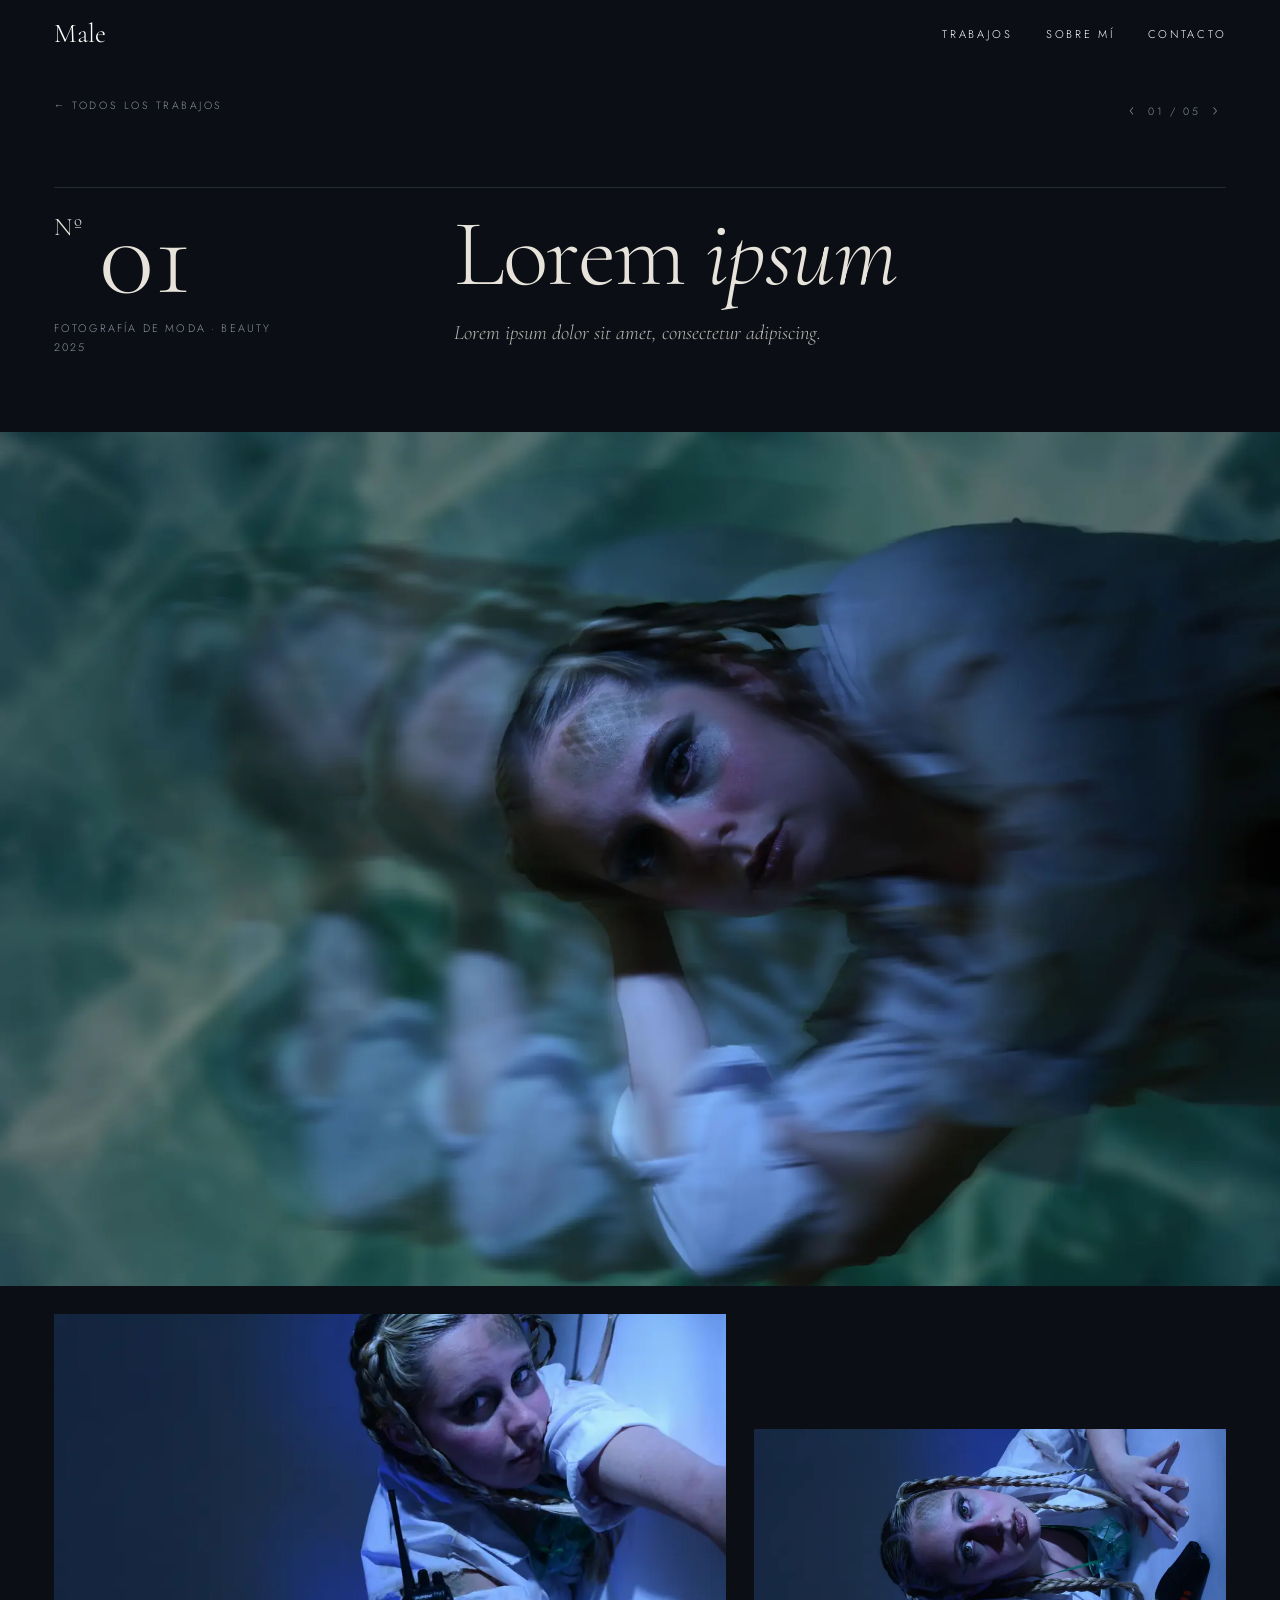
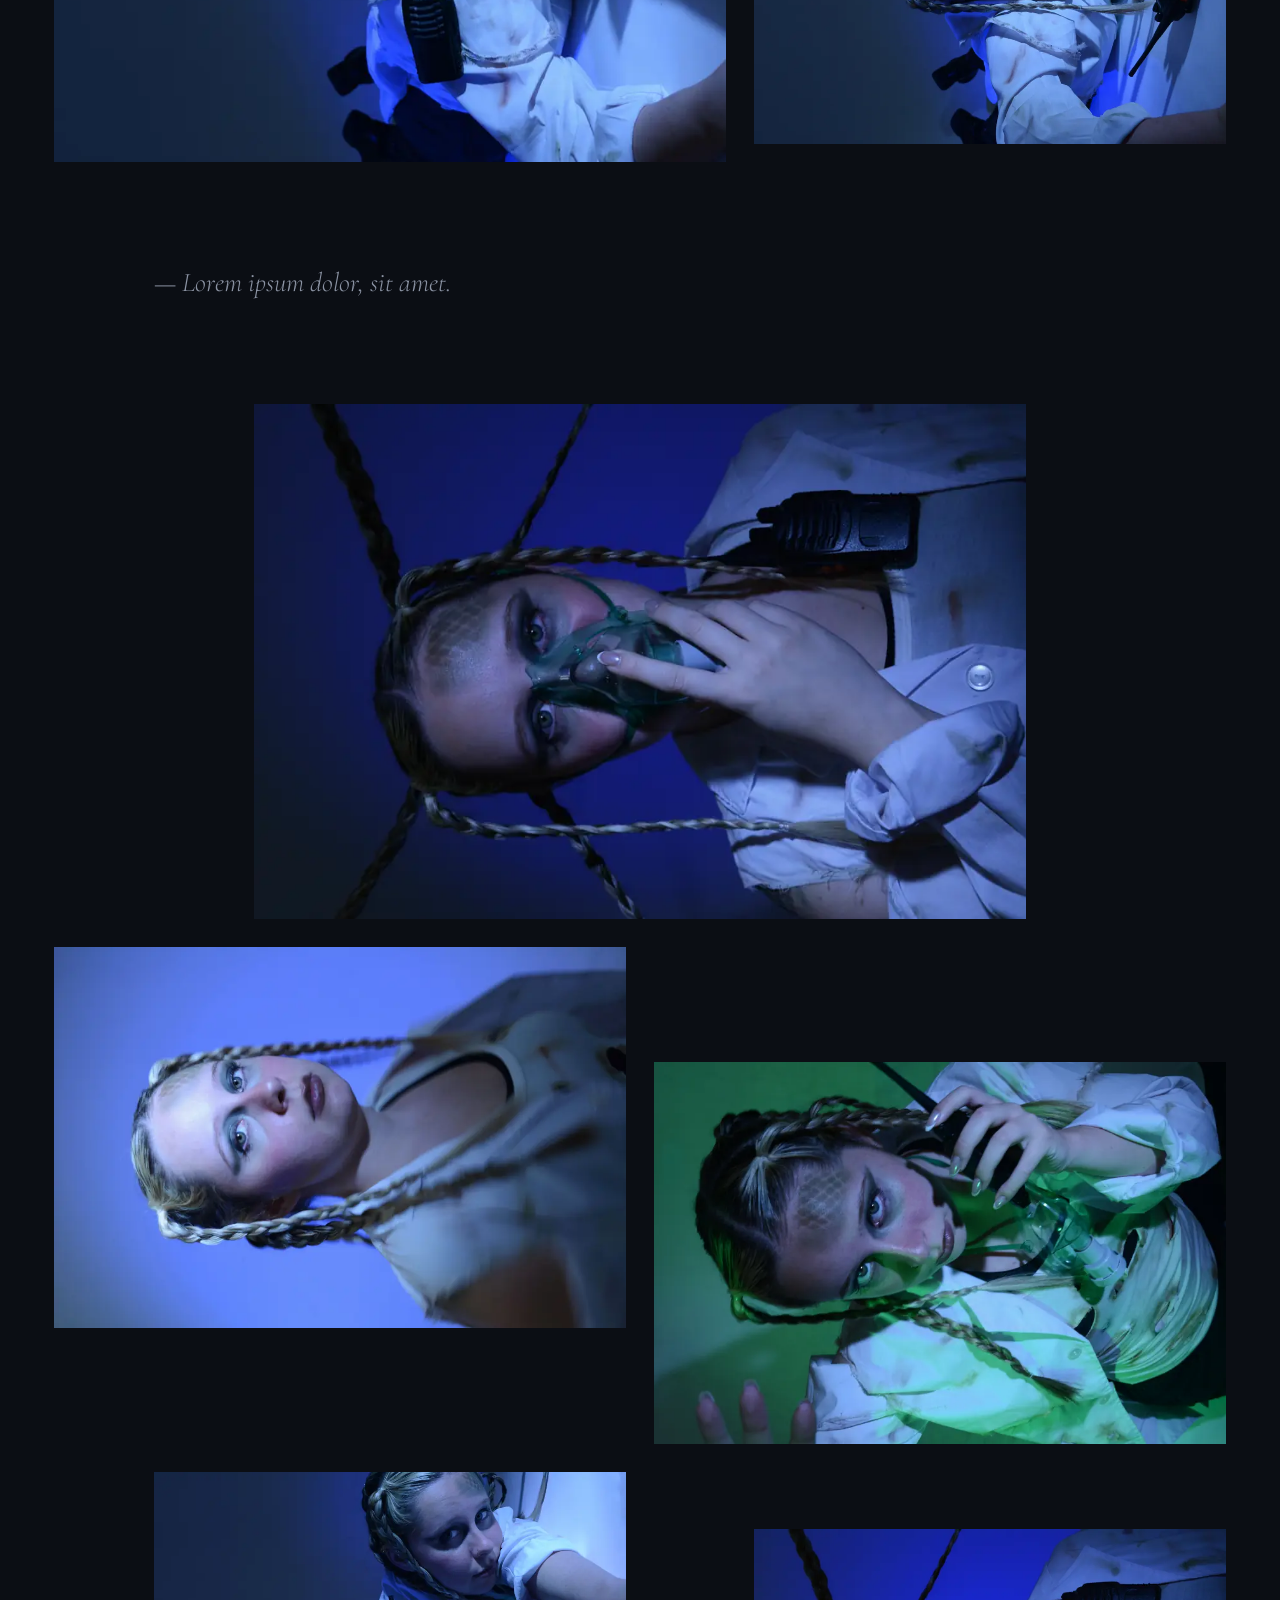
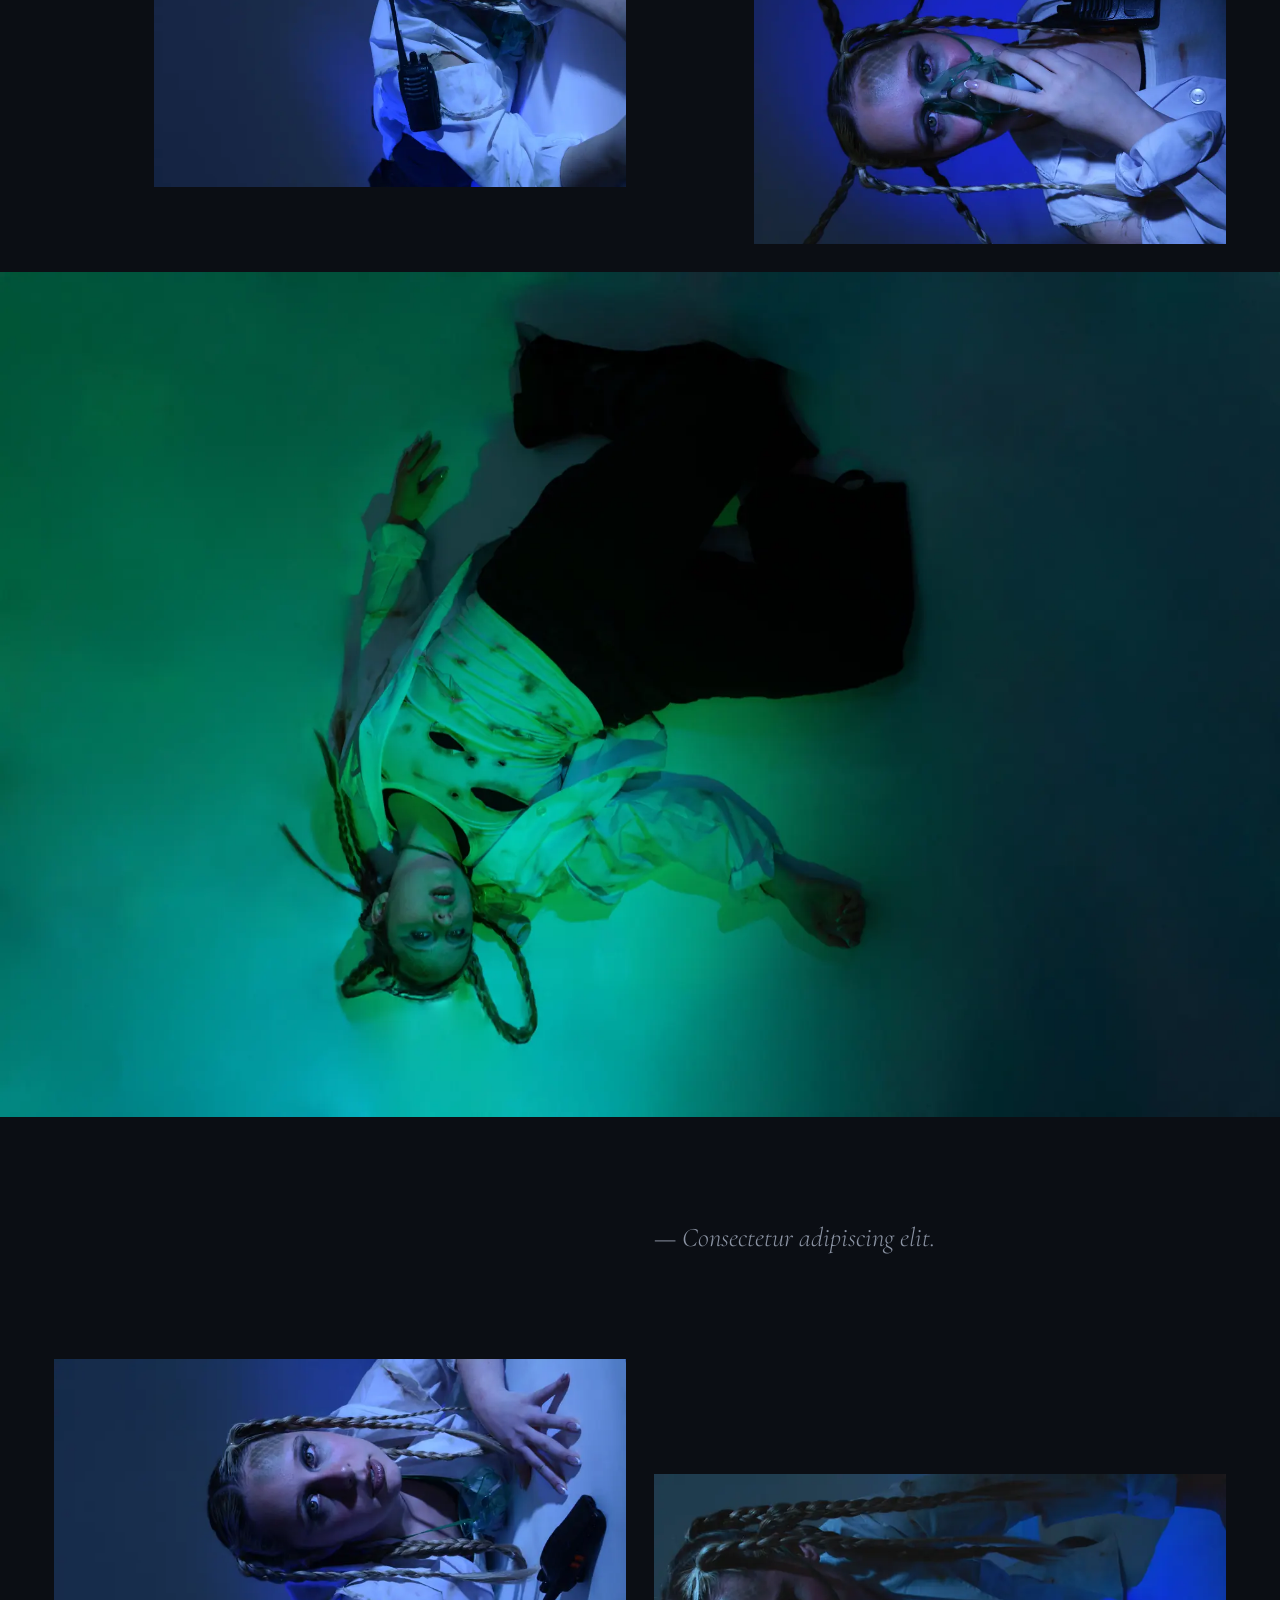
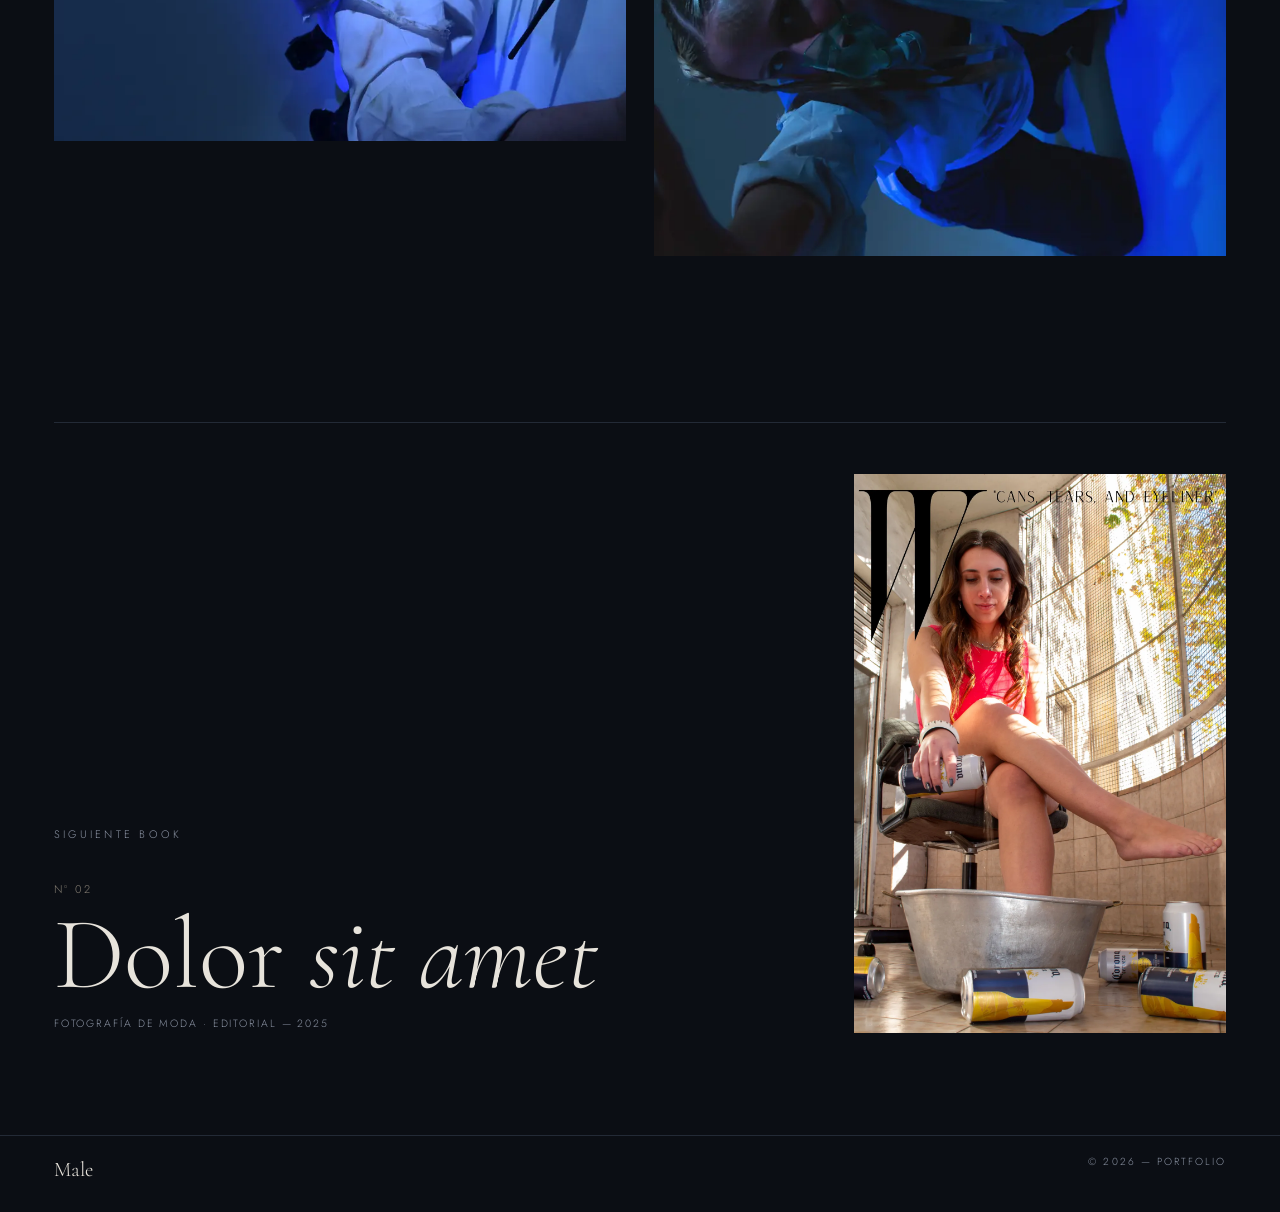
==== 01/index.html @ ee96d0fc "Portfolio en books: portada por trabajo + pagina por book" ====
<!DOCTYPE html>
<html lang="es">
<head>
<meta charset="UTF-8">
<meta name="viewport" content="width=device-width, initial-scale=1.0">
<title>Nº 01 Lorem ipsum — Male</title>
<meta name="description" content="Fotografía de moda · Beauty, 2025.">
<meta property="og:title" content="Nº 01 Lorem ipsum — Male">
<meta property="og:description" content="Fotografía de moda · Beauty, 2025.">
<meta property="og:image" content="../fotos/alien/01-portada-l.webp">
<meta name="theme-color" content="#f3f0ea">
<link rel="icon" href="data:image/svg+xml,%3Csvg xmlns='http://www.w3.org/2000/svg' viewBox='0 0 64 64'%3E%3Crect width='64' height='64' fill='%23151515'/%3E%3Ctext x='50%25' y='58%25' text-anchor='middle' dominant-baseline='middle' font-family='Georgia,serif' font-size='44' fill='%23f3f0ea'%3EM%3C/text%3E%3C/svg%3E">
<link rel="preconnect" href="https://fonts.googleapis.com">
<link rel="preconnect" href="https://fonts.gstatic.com" crossorigin>
<link href="https://fonts.googleapis.com/css2?family=Cormorant+Garamond:ital,wght@0,300;0,400;1,300;1,400&family=Jost:wght@300;400&display=swap" rel="stylesheet">
<link rel="stylesheet" href="../assets/style.css">
<script>document.documentElement.classList.add('js')</script>
</head>
<body class="book dark" data-work="Nº 01">
<div class="prog" aria-hidden="true"></div>
<nav aria-label="Principal">
  <a class="brand" href="../index.html">Male</a>
  <ul>
    <li><a href="../index.html#trabajos">Trabajos</a></li>
    <li><a href="../index.html#sobre-mi">Sobre mí</a></li>
    <li><a href="../index.html#contacto">Contacto</a></li>
  </ul>
  <button class="menu-btn" aria-expanded="false" aria-label="Abrir menú">Menú</button>
</nav>
<main class="bk">
  <div class="bk-bar rv">
    <a href="../index.html#trabajos">← Todos los trabajos</a>
    <span><a href="../05/index.html" aria-label="Book anterior">‹</a> 01 / 05 <a href="../02/index.html" aria-label="Book siguiente">›</a></span>
  </div>
  <header class="ch-head rv">
    <div class="ch-no"><span>Nº</span>01</div>
    <div class="ch-meta"><span>Fotografía de moda · Beauty</span><span>2025</span></div>
    <h1 class="ch-title">Lorem <em>ipsum</em></h1>
    <p class="ch-line">Lorem ipsum dolor sit amet, consectetur adipiscing.</p>
  </header>
  
  <figure class="f bleed rv" data-g="alien" data-k="01-portada" data-l="../fotos/alien/01-portada-l.webp"><img src="../fotos/alien/01-portada-s.webp" srcset="../fotos/alien/01-portada-s.webp 900w, ../fotos/alien/01-portada-l.webp 2000w" sizes="(max-width: 820px) 100vw, 100vw" width="2000" height="1333" loading="eager" fetchpriority="high" decoding="async" alt=""></figure>
  <div class="row"><figure class="f rv  land" style="grid-column:1 / span 7" data-g="alien" data-k="02" data-l="../fotos/alien/02-l.webp"><img src="../fotos/alien/02-s.webp" srcset="../fotos/alien/02-s.webp 900w, ../fotos/alien/02-l.webp 2000w" sizes="(max-width: 820px) 100vw, 58vw" width="2000" height="1333" loading="lazy" decoding="async" alt=""></figure><figure class="f rv drop land" style="grid-column:8 / span 5" data-g="alien" data-k="03" data-l="../fotos/alien/03-l.webp"><img src="../fotos/alien/03-s.webp" srcset="../fotos/alien/03-s.webp 900w, ../fotos/alien/03-l.webp 2000w" sizes="(max-width: 820px) 100vw, 42vw" width="2000" height="1333" loading="lazy" decoding="async" alt=""></figure></div>
  <div class="row"><p class="micro rv" style="grid-column:2 / span 5">— Lorem ipsum dolor, sit amet.</p></div>
  <div class="row"><figure class="f rv  land" style="grid-column:3 / span 8" data-g="alien" data-k="04" data-l="../fotos/alien/04-l.webp"><img src="../fotos/alien/04-s.webp" srcset="../fotos/alien/04-s.webp 900w, ../fotos/alien/04-l.webp 2000w" sizes="(max-width: 820px) 100vw, 67vw" width="2000" height="1333" loading="lazy" decoding="async" alt=""></figure></div>
  <div class="row"><figure class="f rv  land" style="grid-column:1 / span 6" data-g="alien" data-k="05" data-l="../fotos/alien/05-l.webp"><img src="../fotos/alien/05-s.webp" srcset="../fotos/alien/05-s.webp 900w, ../fotos/alien/05-l.webp 2000w" sizes="(max-width: 820px) 100vw, 50vw" width="2000" height="1333" loading="lazy" decoding="async" alt=""></figure><figure class="f rv drop land" style="grid-column:7 / span 6" data-g="alien" data-k="06" data-l="../fotos/alien/06-l.webp"><img src="../fotos/alien/06-s.webp" srcset="../fotos/alien/06-s.webp 900w, ../fotos/alien/06-l.webp 2000w" sizes="(max-width: 820px) 100vw, 50vw" width="2000" height="1333" loading="lazy" decoding="async" alt=""></figure></div>
  <div class="row"><figure class="f rv  land" style="grid-column:2 / span 5" data-g="alien" data-k="08" data-l="../fotos/alien/08-l.webp"><img src="../fotos/alien/08-s.webp" srcset="../fotos/alien/08-s.webp 900w, ../fotos/alien/08-l.webp 2000w" sizes="(max-width: 820px) 100vw, 42vw" width="2000" height="1333" loading="lazy" decoding="async" alt=""></figure><figure class="f rv drop-s land" style="grid-column:8 / span 5" data-g="alien" data-k="11" data-l="../fotos/alien/11-l.webp"><img src="../fotos/alien/11-s.webp" srcset="../fotos/alien/11-s.webp 900w, ../fotos/alien/11-l.webp 2000w" sizes="(max-width: 820px) 100vw, 42vw" width="2000" height="1333" loading="lazy" decoding="async" alt=""></figure></div>
  <figure class="f bleed rv" data-g="alien" data-k="07" data-l="../fotos/alien/07-l.webp"><img src="../fotos/alien/07-s.webp" srcset="../fotos/alien/07-s.webp 900w, ../fotos/alien/07-l.webp 2000w" sizes="(max-width: 820px) 100vw, 100vw" width="2000" height="1320" loading="lazy" decoding="async" alt=""></figure>
  <div class="row"><p class="micro rv" style="grid-column:7 / span 5">— Consectetur adipiscing elit.</p></div>
  <div class="row"><figure class="f rv  land" style="grid-column:1 / span 6" data-g="alien" data-k="09" data-l="../fotos/alien/09-l.webp"><img src="../fotos/alien/09-s.webp" srcset="../fotos/alien/09-s.webp 900w, ../fotos/alien/09-l.webp 2000w" sizes="(max-width: 820px) 100vw, 50vw" width="2000" height="1333" loading="lazy" decoding="async" alt=""></figure><figure class="f rv drop land" style="grid-column:7 / span 6" data-g="alien" data-k="10" data-l="../fotos/alien/10-l.webp"><img src="../fotos/alien/10-s.webp" srcset="../fotos/alien/10-s.webp 900w, ../fotos/alien/10-l.webp 2000w" sizes="(max-width: 820px) 100vw, 50vw" width="2000" height="1333" loading="lazy" decoding="async" alt=""></figure></div>
  <a class="next rv" href="../02/index.html">
    <div class="nx-txt"><span class="kicker">Siguiente book</span><span class="nx-no">Nº 02</span>
      <span class="nx-t">Dolor <em>sit amet</em></span><span class="wk-m">Fotografía de moda · Editorial — 2025</span></div>
    <div class="nx-img"><img src="../fotos/latas/01-portada-s.webp" srcset="../fotos/latas/01-portada-s.webp 600w, ../fotos/latas/01-portada-l.webp 1333w" sizes="(max-width: 820px) 100vw, 50vw" width="1333" height="2000" loading="lazy" decoding="async" alt=""></div>
  </a>
</main>
<footer class="mini"><a href="../index.html">Male</a><span>© 2026 — Portfolio</span></footer>
<div class="lb" role="dialog" aria-modal="true" aria-hidden="true" aria-label="Visor de imágenes">
  <div class="lb-bar"><span class="lb-title"></span><span class="lb-count"></span><button class="lb-close">Cerrar ✕</button></div>
  <div class="lb-stage"><img alt=""><button class="lb-nav lb-prev" aria-label="Anterior">←</button><button class="lb-nav lb-next" aria-label="Siguiente">→</button></div>
</div>
<div class="cur" aria-hidden="true">Ver</div>
<script src="../assets/site.js" defer></script>
</body>
</html>
---- assets/style.css ----
/* Male — Portfolio */
:root{
  --paper:#f3f0ea;--paper2:#e9e4da;--ink:#151515;--muted:#857e73;--line:#d8d1c4;
  --night:#0b0e14;--night-ink:#e7e3db;--night-muted:#8b93a3;--night-line:#232a36;
  --serif:'Cormorant Garamond',Georgia,'Times New Roman',serif;
  --sans:'Jost','Helvetica Neue',Helvetica,Arial,sans-serif;
  --pad:clamp(20px,4.2vw,72px);--gut:clamp(14px,2.2vw,36px);
  --ease:cubic-bezier(.2,.7,.2,1);
}
*{margin:0;padding:0;box-sizing:border-box}
html{scroll-behavior:smooth;-webkit-text-size-adjust:100%}
body{background:var(--paper);color:var(--ink);font-family:var(--sans);font-weight:300;line-height:1.55;-webkit-font-smoothing:antialiased;overflow-x:hidden;animation:pg .8s var(--ease) both}
@keyframes pg{from{opacity:0}}
body.dark{background:var(--night);color:var(--night-ink)}
body.paper{background:var(--paper2)}
img{display:block;width:100%;height:auto}
a{color:inherit;text-decoration:none}
button{font:inherit;color:inherit;background:none;border:0;cursor:pointer}
::selection{background:var(--ink);color:var(--paper)}
:focus-visible{outline:1px solid currentColor;outline-offset:4px}

/* progreso + nav */
.prog{position:fixed;top:0;left:0;height:2px;width:100%;background:#fff;transform-origin:0 50%;transform:scaleX(0);z-index:120;mix-blend-mode:difference}
nav{position:fixed;inset:0 0 auto 0;z-index:110;display:flex;justify-content:space-between;align-items:center;padding:20px var(--pad);color:#fff;mix-blend-mode:difference}
nav .brand{font-family:var(--serif);font-size:1.7rem;line-height:1}
nav ul{display:flex;gap:clamp(18px,2.6vw,40px);list-style:none}
nav ul a{font-size:.7rem;letter-spacing:.24em;text-transform:uppercase}
nav a:hover{opacity:.55}
.menu-btn{display:none;font-size:.7rem;letter-spacing:.24em;text-transform:uppercase}
.kicker{display:block;font-size:.68rem;letter-spacing:.3em;text-transform:uppercase;color:var(--muted);margin-bottom:28px}

/* ---------- HOME ---------- */
.hero{min-height:78svh;padding:calc(76px + 2vh) var(--pad) clamp(30px,5vw,70px);display:grid;grid-template-columns:repeat(12,minmax(0,1fr));column-gap:var(--gut);align-content:space-between;row-gap:5vh}
.hero-top{grid-column:1/-1;display:flex;justify-content:space-between;gap:20px;font-size:.68rem;letter-spacing:.26em;text-transform:uppercase;color:var(--muted);border-top:1px solid var(--line);padding-top:14px}
.mast{grid-column:1 / span 8;font-family:var(--serif);font-weight:300;font-size:clamp(6.5rem,24vw,26rem);line-height:.78;letter-spacing:-.045em;margin-left:-.04em;white-space:nowrap}
.hero-side{grid-column:9 / span 4;align-self:end;display:flex;flex-direction:column;gap:18px;padding-bottom:1.6vw}
.hero-side p{font-family:var(--serif);font-size:clamp(1.25rem,1.9vw,1.75rem);line-height:1.2;font-style:italic}
.hero-side a{font-size:.68rem;letter-spacing:.26em;text-transform:uppercase;border-bottom:1px solid var(--ink);align-self:flex-start;padding-bottom:3px}

.works{padding:clamp(30px,5vw,70px) var(--pad) clamp(90px,12vw,190px);border-top:1px solid var(--line);margin:0 var(--pad);padding-left:0;padding-right:0}
.wk-grid{display:grid;grid-template-columns:repeat(12,minmax(0,1fr));column-gap:var(--gut);row-gap:clamp(50px,7vw,120px);align-items:start}
.wk{display:flex;flex-direction:column;gap:16px;cursor:pointer}
.wk-img{overflow:hidden;background:rgba(127,127,127,.08)}
.wk-img img{transition:transform 1.6s var(--ease),filter .8s}
.wk:hover .wk-img img{transform:scale(1.045)}
.wk-cap{display:grid;grid-template-columns:auto 1fr auto;column-gap:16px;align-items:baseline;border-top:1px solid var(--line);padding-top:12px}
.wk-no{font-size:.68rem;letter-spacing:.2em;color:var(--muted)}
.wk-t{font-family:var(--serif);font-size:clamp(1.6rem,2.8vw,2.6rem);line-height:1;font-weight:300}
.wk-t em,.ch-title em,.nx-t em,.about h2 em,.contact h2 em{font-style:italic}
.wk-m{grid-column:2;font-size:.66rem;letter-spacing:.18em;text-transform:uppercase;color:var(--muted);margin-top:6px}
.wk-go{grid-column:3;grid-row:1;font-size:.64rem;letter-spacing:.22em;text-transform:uppercase;opacity:0;transform:translateX(-8px);transition:opacity .4s,transform .4s var(--ease)}
.wk:hover .wk-go{opacity:1;transform:none}
.wk-doc{container-type:inline-size;aspect-ratio:4/5;background:var(--paper2);border:1px solid var(--line);padding:clamp(18px,2.4vw,34px);display:flex;flex-direction:column;justify-content:space-between;font-size:.64rem;letter-spacing:.22em;text-transform:uppercase;transition:transform .8s var(--ease)}
.wk-doc b{font-family:var(--serif);font-weight:300;text-transform:none;letter-spacing:-.03em;font-size:clamp(2.4rem,4.6vw,5rem);font-size:17cqi;line-height:.85;white-space:nowrap}
.wk-doc b i{font-style:italic;opacity:.45}
.wk-doc.inv{background:var(--ink);color:var(--paper);border-color:var(--ink)}
.wk:hover .wk-doc{transform:translateY(-6px)}
.drop{margin-top:clamp(40px,9vw,170px)}.drop-s{margin-top:clamp(24px,4.5vw,80px)}.end{align-self:end}

/* ---------- BOOK ---------- */
.bk{padding:calc(80px + 2vh) var(--pad) 0}
.bk-bar{display:flex;justify-content:space-between;gap:20px;font-size:.66rem;letter-spacing:.24em;text-transform:uppercase;color:var(--muted);margin-bottom:clamp(30px,5vw,70px)}
.dark .bk-bar{color:var(--night-muted)}
.bk-bar a:hover{color:currentColor;opacity:.6}
.bk-bar span a{padding:0 6px;font-size:1rem}
.ch-head{display:grid;grid-template-columns:repeat(12,minmax(0,1fr));column-gap:var(--gut);row-gap:18px;border-top:1px solid var(--line);padding-top:22px;margin-bottom:clamp(40px,6vw,96px)}
.dark .ch-head{border-color:var(--night-line)}
.ch-no{grid-column:1 / span 3;font-family:var(--serif);font-size:clamp(4rem,9vw,8.5rem);line-height:.8;font-weight:300;display:flex;gap:.12em}
.ch-no span{font-size:.22em;line-height:1;padding-top:.2em;letter-spacing:.1em}
.ch-meta{grid-column:1 / span 3;grid-row:2;display:flex;flex-direction:column;gap:2px;font-size:.68rem;letter-spacing:.2em;text-transform:uppercase;color:var(--muted)}
.dark .ch-meta,.dark .micro,.dark .look,.dark .kicker,.dark .wk-m{color:var(--night-muted)}
.ch-title{grid-column:5 / span 8;grid-row:1;font-family:var(--serif);font-weight:300;font-size:clamp(2.8rem,7.4vw,7.4rem);line-height:.92;letter-spacing:-.015em}
.ch-line{grid-column:5 / span 5;grid-row:2;font-family:var(--serif);font-style:italic;font-size:clamp(1.1rem,1.6vw,1.45rem);line-height:1.3;opacity:.8}

.row{display:grid;grid-template-columns:repeat(12,minmax(0,1fr));column-gap:var(--gut);row-gap:var(--gut);margin-top:var(--gut);align-items:start}
.f{position:relative;overflow:hidden;cursor:zoom-in;background:rgba(127,127,127,.08)}
.f img{transition:transform 1.4s var(--ease)}
.f:hover img{transform:scale(1.035)}
.bleed{margin:var(--gut) calc(var(--pad) * -1) 0}
.micro{font-family:var(--serif);font-style:italic;font-size:clamp(1.25rem,2.1vw,1.9rem);line-height:1.2;color:var(--muted);padding:clamp(30px,6vw,90px) 0}
.look{font-size:.66rem;letter-spacing:.3em;text-transform:uppercase;color:var(--muted);border-top:1px solid var(--line);padding-top:12px;margin-top:clamp(40px,7vw,110px)}

/* hoja de contactos */
.cs{margin-top:clamp(70px,10vw,150px);background:#1a1a1a;color:#d9d4ca;padding:clamp(16px,2.4vw,32px)}
.cs-head{display:flex;justify-content:space-between;font-size:.66rem;letter-spacing:.3em;text-transform:uppercase;margin-bottom:18px;color:#9c968b}
.cs-grid{display:grid;grid-template-columns:repeat(auto-fill,minmax(112px,1fr));gap:12px 8px}
.cs-i{display:flex;flex-direction:column;gap:5px;cursor:zoom-in}
.cs-i img{aspect-ratio:2/3;object-fit:cover;opacity:.82;transition:opacity .3s,transform .3s}
.cs-i:hover img{opacity:1;transform:translateY(-2px)}
.cs-i span{font-size:.6rem;letter-spacing:.18em;color:#8d877c;font-variant-numeric:tabular-nums;text-align:left}
.cs-i span::before{content:'NPH '}

/* escritos */
.txt{display:grid;grid-template-columns:repeat(12,minmax(0,1fr));column-gap:var(--gut);row-gap:clamp(30px,5vw,70px);padding-bottom:clamp(40px,6vw,90px)}
.txt-big{grid-column:1/-1;font-family:var(--serif);font-weight:300;font-size:clamp(5rem,19vw,19rem);line-height:.8;letter-spacing:-.04em}
.txt-big i{font-style:italic;opacity:.4}
.txt-body{grid-column:5 / span 6}
.txt-body p{font-family:var(--serif);font-size:clamp(1.25rem,1.9vw,1.7rem);line-height:1.35;margin-bottom:1em}
.txt .facts{grid-column:5 / span 6;margin-top:0}

/* siguiente book */
.next{display:grid;grid-template-columns:repeat(12,minmax(0,1fr));column-gap:var(--gut);align-items:end;margin-top:clamp(90px,13vw,200px);padding:clamp(28px,4vw,56px) 0 clamp(60px,8vw,120px);border-top:1px solid var(--line)}
.dark .next{border-color:var(--night-line)}
.nx-txt{grid-column:1 / span 6;display:flex;flex-direction:column;gap:10px}
.nx-no{font-size:.7rem;letter-spacing:.22em;color:var(--muted)}
.nx-t{font-family:var(--serif);font-weight:300;font-size:clamp(3rem,8vw,8rem);line-height:.9;transition:transform .6s var(--ease)}
.next:hover .nx-t{transform:translateX(14px)}
.nx-img,.nx-doc{grid-column:9 / span 4;overflow:hidden}
.nx-img img{transition:transform 1.4s var(--ease)}
.next:hover .nx-img img{transform:scale(1.05)}
.nx-doc{aspect-ratio:4/5}
.mini{display:flex;justify-content:space-between;padding:18px var(--pad) 26px;font-size:.64rem;letter-spacing:.2em;text-transform:uppercase;color:var(--muted);border-top:1px solid var(--line)}
.dark .mini{border-color:var(--night-line);color:var(--night-muted)}
.mini a{font-family:var(--serif);font-size:1.3rem;letter-spacing:0;text-transform:none;color:var(--ink)}
.dark .mini a{color:var(--night-ink)}

/* sobre mí */
.about{padding:clamp(80px,12vw,180px) var(--pad);display:grid;grid-template-columns:repeat(12,minmax(0,1fr));column-gap:var(--gut);row-gap:40px;align-items:end;border-top:1px solid var(--line)}
.about .f{grid-column:1 / span 4}
.about-txt{grid-column:6 / span 6}
.about h2{font-family:var(--serif);font-weight:300;font-size:clamp(2.4rem,5.6vw,5.4rem);line-height:.95;margin-bottom:28px}
.about p{font-size:1.02rem;max-width:46ch;color:#3b3833;margin-bottom:14px}
.facts{margin-top:36px;border-top:1px solid var(--line);display:grid;grid-template-columns:110px 1fr;font-size:.82rem}
.facts dt,.facts dd{padding:12px 0;border-bottom:1px solid var(--line)}
.facts dt{font-size:.64rem;letter-spacing:.22em;text-transform:uppercase;color:var(--muted);padding-top:15px}

/* contacto */
.contact{padding:clamp(80px,12vw,180px) var(--pad) 40px;background:var(--ink);color:var(--paper);text-align:center}
.contact .kicker{color:#8f897e}
.contact h2{font-family:var(--serif);font-weight:300;font-size:clamp(3rem,10vw,9.5rem);line-height:.9;letter-spacing:-.02em}
.contact .mail{display:inline-block;margin-top:40px;font-family:var(--serif);font-style:italic;font-size:clamp(1.4rem,3vw,2.4rem);border-bottom:1px solid #555;padding-bottom:4px;transition:border-color .3s}
.contact .mail:hover{border-color:var(--paper)}
.socials{display:flex;justify-content:center;gap:34px;list-style:none;margin-top:44px}
.socials a{font-size:.68rem;letter-spacing:.24em;text-transform:uppercase;color:#a29c90}
.socials a:hover{color:var(--paper)}
.foot{margin-top:clamp(80px,12vw,180px);display:flex;justify-content:space-between;align-items:end;gap:20px;border-top:1px solid #2c2c2c;padding-top:18px;font-size:.64rem;letter-spacing:.2em;text-transform:uppercase;color:#7d776d;text-align:left}
.foot b{font-family:var(--serif);font-weight:300;font-size:clamp(4rem,14vw,13rem);line-height:.75;letter-spacing:-.04em;color:var(--paper);text-transform:none}

/* lightbox */
.lb{position:fixed;inset:0;z-index:200;background:rgba(10,10,10,.97);color:#e9e5dd;display:grid;grid-template-rows:auto 1fr;opacity:0;visibility:hidden;transition:opacity .35s,visibility .35s}
.lb.on{opacity:1;visibility:visible}
.lb-bar{display:flex;justify-content:space-between;align-items:center;padding:16px var(--pad);font-size:.66rem;letter-spacing:.24em;text-transform:uppercase;color:#9a9489}
.lb-stage{position:relative;display:flex;align-items:center;justify-content:center;min-height:0;padding:0 clamp(8px,5vw,90px) 24px}
.lb-stage img{max-width:100%;max-height:calc(100svh - 90px);width:auto;height:auto;object-fit:contain;transition:opacity .25s}
.lb-nav{position:absolute;top:0;bottom:0;width:30%;display:flex;align-items:center;font-size:1.8rem;font-family:var(--serif);padding:0 2vw;color:#bdb7ac}
.lb-prev{left:0;justify-content:flex-start;cursor:w-resize}.lb-next{right:0;justify-content:flex-end;cursor:e-resize}
.lb-close{font-size:.66rem;letter-spacing:.24em;text-transform:uppercase;color:#d8d3ca}

/* cursor "Ver" */
.cur{position:fixed;left:0;top:0;width:74px;height:74px;margin:-37px 0 0 -37px;border-radius:50%;background:var(--paper);color:var(--ink);display:grid;place-items:center;font-size:.6rem;letter-spacing:.24em;text-transform:uppercase;pointer-events:none;z-index:150;transform:scale(0);transition:transform .3s var(--ease)}
.cur.on{transform:scale(1)}

/* reveal */
.js .rv{opacity:0;transform:translateY(34px);transition:opacity 1s var(--ease),transform 1.1s var(--ease)}
.js .rv.in{opacity:1;transform:none}
@media (prefers-reduced-motion:reduce){html{scroll-behavior:auto}body{animation:none}.js .rv{opacity:1;transform:none;transition:none}.f img,.wk-img img{transition:none}}

/* responsive */
@media (max-width:1000px){
  .hero-side{grid-column:1/-1;padding-bottom:0}.mast{grid-column:1/-1}
}
@media (max-width:820px){
  nav{padding:16px 20px}
  nav ul{display:none;position:fixed;top:54px;right:20px;flex-direction:column;gap:14px;text-align:right}
  nav ul.open{display:flex}
  .menu-btn{display:block}
  .hero{min-height:auto;row-gap:28px}
  .hero-top span:nth-child(2){display:none}
  .works{margin:0 20px}
  .wk-grid{grid-template-columns:1fr;row-gap:60px}
  .wk{grid-column:1 !important;margin-top:0 !important}
  .wk-go{opacity:1;transform:none}
  .ch-head{grid-template-columns:1fr}
  .ch-no,.ch-meta,.ch-title,.ch-line{grid-column:1 !important;grid-row:auto !important}
  .ch-meta{flex-direction:row;gap:14px}
  .row{grid-template-columns:repeat(2,minmax(0,1fr));gap:12px}
  .row>.f{grid-column:auto / span 1 !important;margin-top:0}
  .row>figure:only-of-type,.row>figure:nth-of-type(3):last-of-type,.row>.f.land{grid-column:1 / -1 !important}
  .row>.f.drop,.row>.f.drop-s{margin-top:10vw}
  .row>.f.land.drop,.row>.f.land.drop-s{margin-top:0}
  .row>.micro,.row>.look{grid-column:1 / -1 !important}
  .bleed{margin-left:-20px;margin-right:-20px}
  .txt-body,.txt .facts{grid-column:1/-1}
  .next{grid-template-columns:1fr;row-gap:24px}
  .nx-txt,.nx-img,.nx-doc{grid-column:1}
  .nx-img,.nx-doc{max-width:320px}
  .about .f,.about-txt{grid-column:1/-1}.about .f{max-width:420px}
  .cs-grid{grid-template-columns:repeat(4,minmax(0,1fr));gap:10px 6px}
  .foot{flex-direction:column;align-items:flex-start}
  .cur{display:none}
}
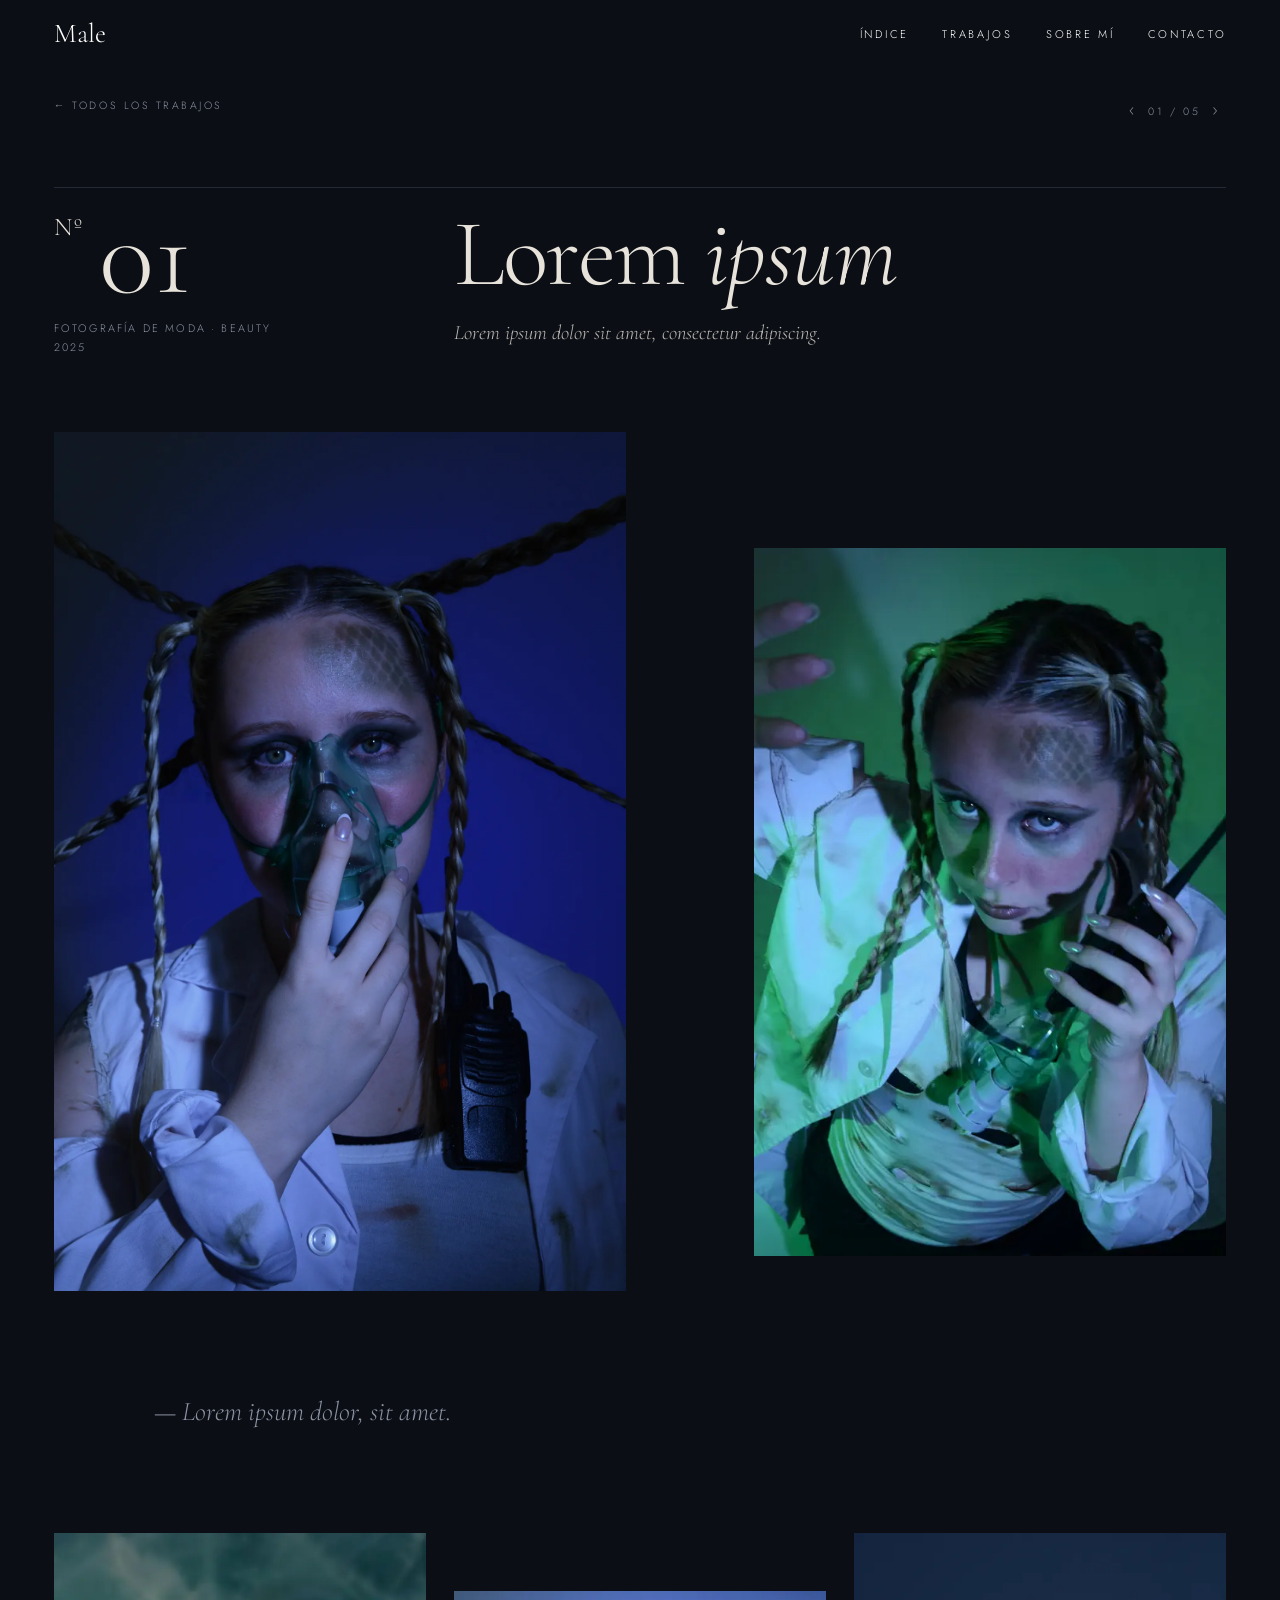
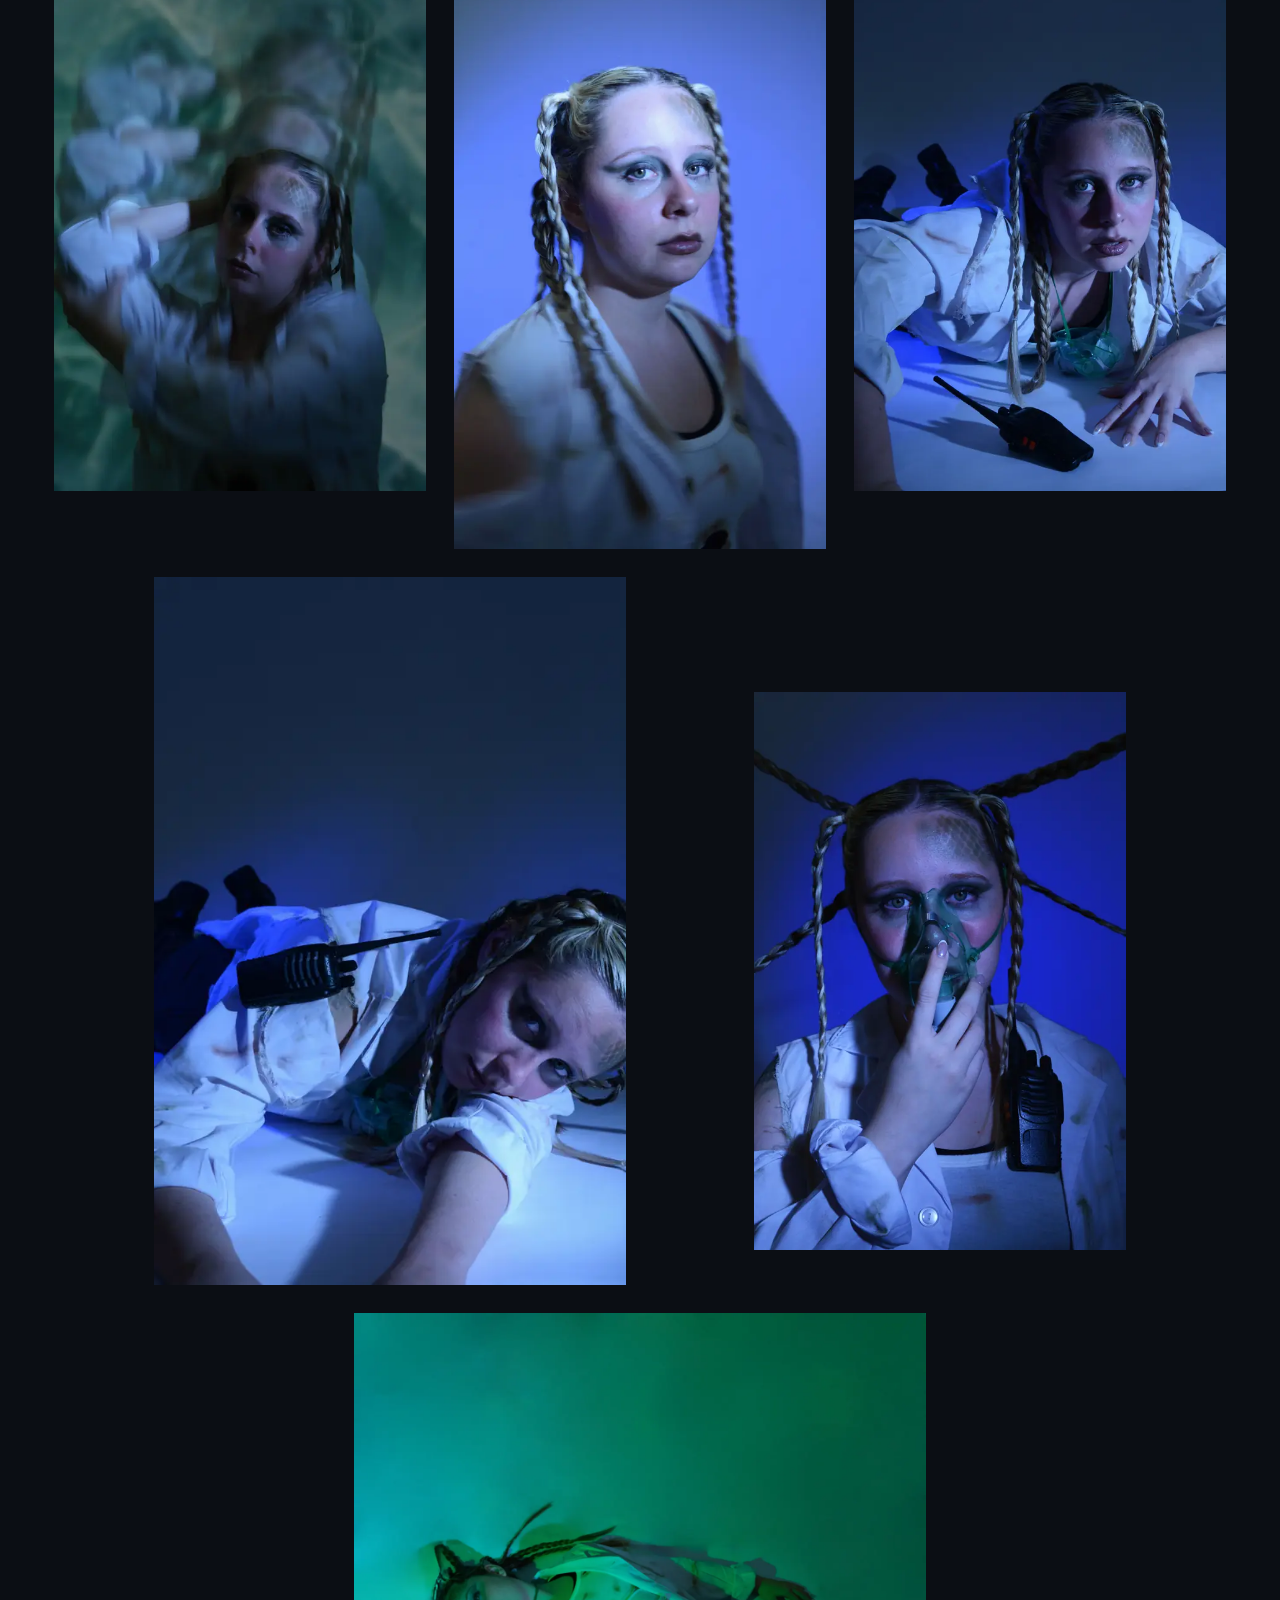
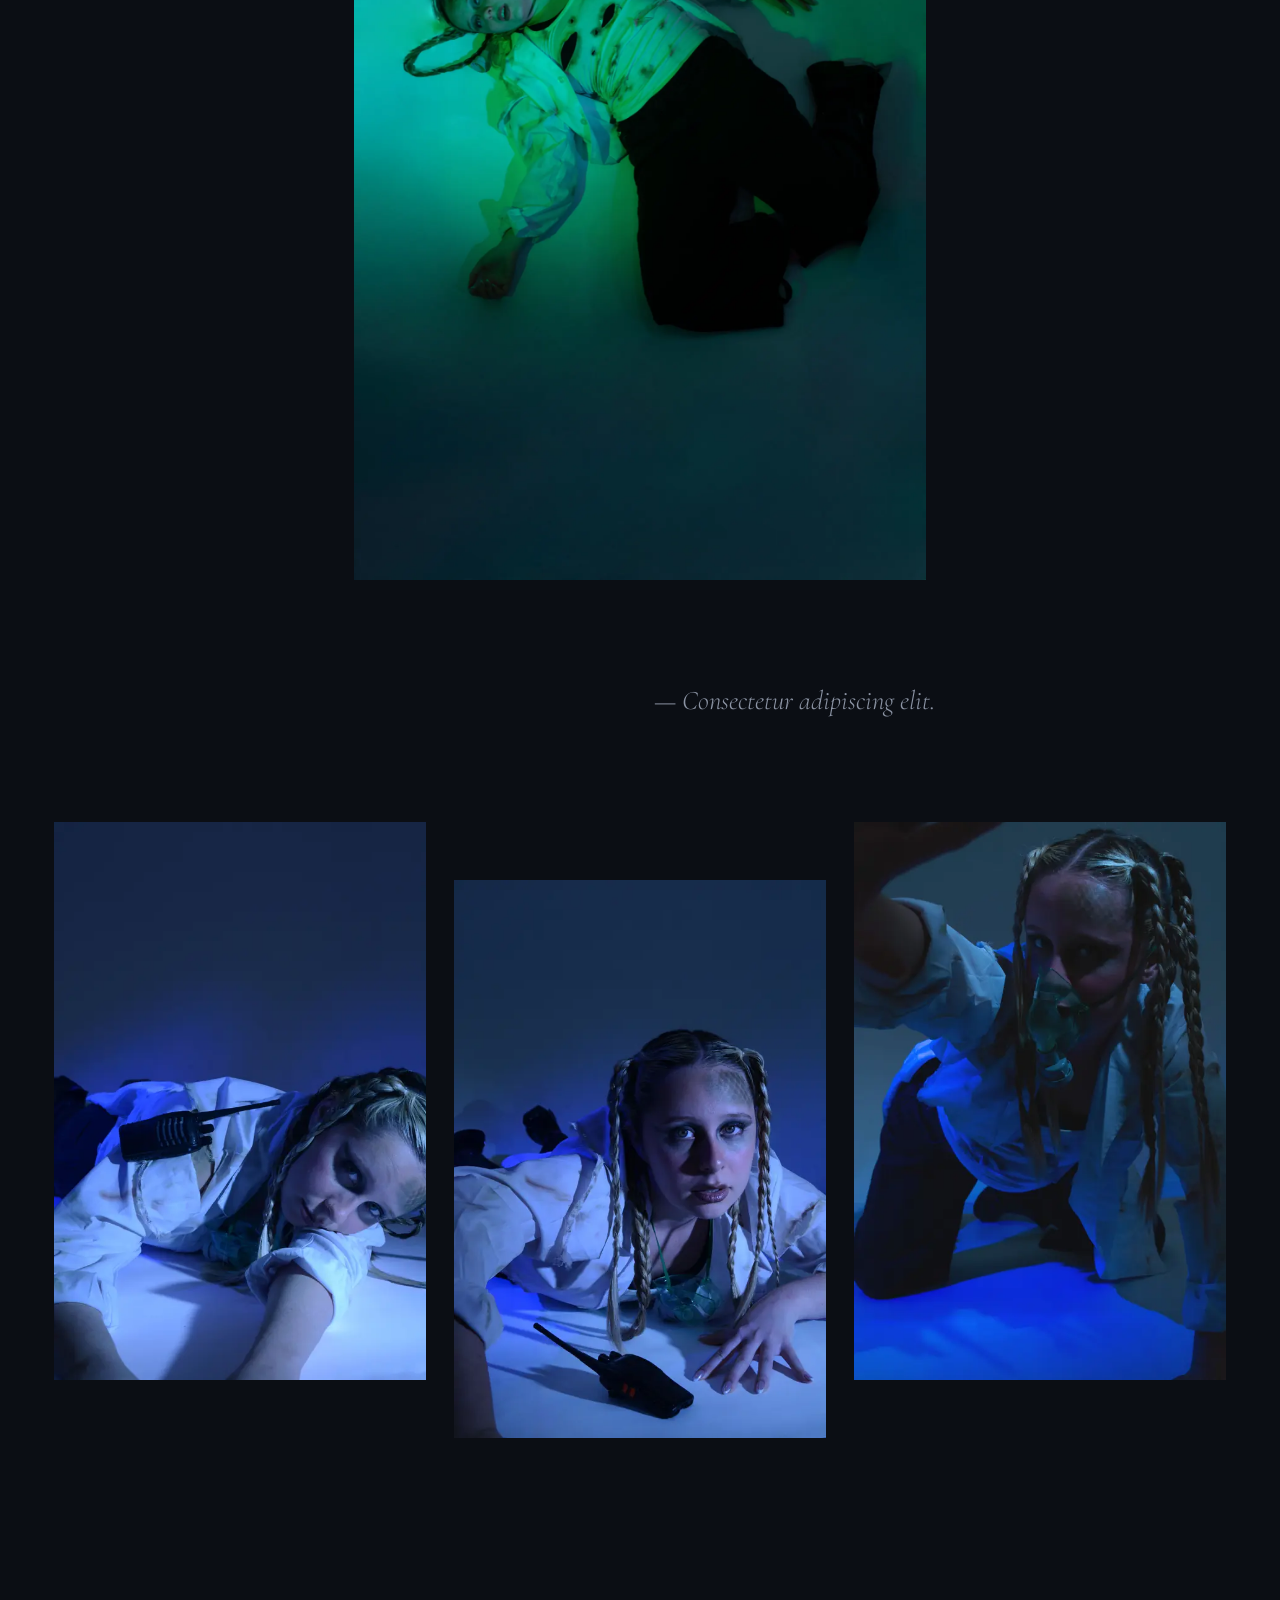
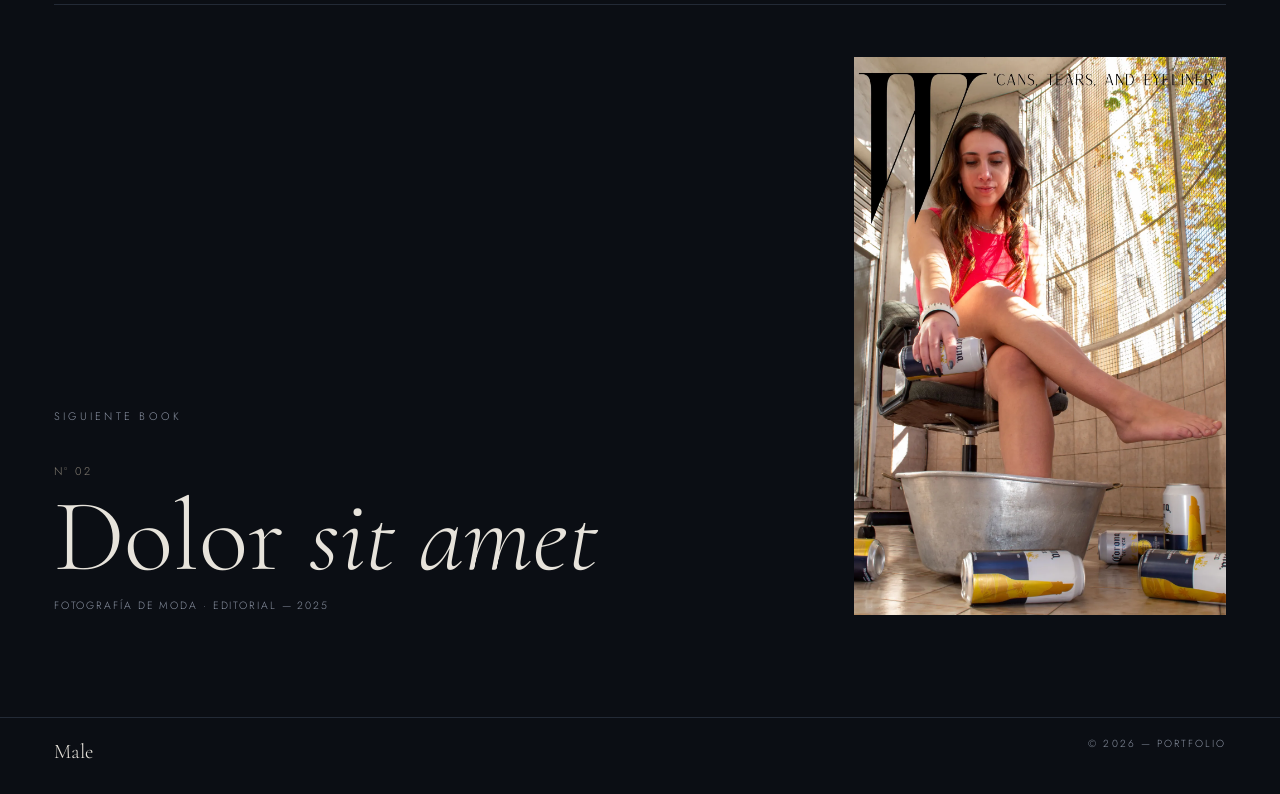
==== commit 248fc639: "Fotos verticales, mascara de portada, indice y textos de escritos" ====
--- a/01/index.html
+++ b/01/index.html
@@ -7,7 +7,7 @@
 <meta name="description" content="Fotografía de moda · Beauty, 2025.">
 <meta property="og:title" content="Nº 01 Lorem ipsum — Male">
 <meta property="og:description" content="Fotografía de moda · Beauty, 2025.">
-<meta property="og:image" content="../fotos/alien/01-portada-l.webp">
+<meta property="og:image" content="../fotos/alien/04-l.webp">
 <meta name="theme-color" content="#f3f0ea">
 <link rel="icon" href="data:image/svg+xml,%3Csvg xmlns='http://www.w3.org/2000/svg' viewBox='0 0 64 64'%3E%3Crect width='64' height='64' fill='%23151515'/%3E%3Ctext x='50%25' y='58%25' text-anchor='middle' dominant-baseline='middle' font-family='Georgia,serif' font-size='44' fill='%23f3f0ea'%3EM%3C/text%3E%3C/svg%3E">
 <link rel="preconnect" href="https://fonts.googleapis.com">
@@ -21,6 +21,7 @@
 <nav aria-label="Principal">
   <a class="brand" href="../index.html">Male</a>
   <ul>
+    <li><a href="../index.html#indice">Índice</a></li>
     <li><a href="../index.html#trabajos">Trabajos</a></li>
     <li><a href="../index.html#sobre-mi">Sobre mí</a></li>
     <li><a href="../index.html#contacto">Contacto</a></li>
@@ -39,15 +40,13 @@
     <p class="ch-line">Lorem ipsum dolor sit amet, consectetur adipiscing.</p>
   </header>
   
-  <figure class="f bleed rv" data-g="alien" data-k="01-portada" data-l="../fotos/alien/01-portada-l.webp"><img src="../fotos/alien/01-portada-s.webp" srcset="../fotos/alien/01-portada-s.webp 900w, ../fotos/alien/01-portada-l.webp 2000w" sizes="(max-width: 820px) 100vw, 100vw" width="2000" height="1333" loading="eager" fetchpriority="high" decoding="async" alt=""></figure>
-  <div class="row"><figure class="f rv  land" style="grid-column:1 / span 7" data-g="alien" data-k="02" data-l="../fotos/alien/02-l.webp"><img src="../fotos/alien/02-s.webp" srcset="../fotos/alien/02-s.webp 900w, ../fotos/alien/02-l.webp 2000w" sizes="(max-width: 820px) 100vw, 58vw" width="2000" height="1333" loading="lazy" decoding="async" alt=""></figure><figure class="f rv drop land" style="grid-column:8 / span 5" data-g="alien" data-k="03" data-l="../fotos/alien/03-l.webp"><img src="../fotos/alien/03-s.webp" srcset="../fotos/alien/03-s.webp 900w, ../fotos/alien/03-l.webp 2000w" sizes="(max-width: 820px) 100vw, 42vw" width="2000" height="1333" loading="lazy" decoding="async" alt=""></figure></div>
+  <div class="row"><figure class="f rv " style="grid-column:1 / span 6" data-g="alien" data-k="04" data-l="../fotos/alien/04-l.webp"><img src="../fotos/alien/04-s.webp" srcset="../fotos/alien/04-s.webp 600w, ../fotos/alien/04-l.webp 1333w" sizes="(max-width: 820px) 100vw, 50vw" width="1333" height="2000" loading="eager" fetchpriority="high" decoding="async" alt=""></figure><figure class="f rv drop" style="grid-column:8 / span 5" data-g="alien" data-k="06" data-l="../fotos/alien/06-l.webp"><img src="../fotos/alien/06-s.webp" srcset="../fotos/alien/06-s.webp 600w, ../fotos/alien/06-l.webp 1333w" sizes="(max-width: 820px) 100vw, 42vw" width="1333" height="2000" loading="lazy" decoding="async" alt=""></figure></div>
   <div class="row"><p class="micro rv" style="grid-column:2 / span 5">— Lorem ipsum dolor, sit amet.</p></div>
-  <div class="row"><figure class="f rv  land" style="grid-column:3 / span 8" data-g="alien" data-k="04" data-l="../fotos/alien/04-l.webp"><img src="../fotos/alien/04-s.webp" srcset="../fotos/alien/04-s.webp 900w, ../fotos/alien/04-l.webp 2000w" sizes="(max-width: 820px) 100vw, 67vw" width="2000" height="1333" loading="lazy" decoding="async" alt=""></figure></div>
-  <div class="row"><figure class="f rv  land" style="grid-column:1 / span 6" data-g="alien" data-k="05" data-l="../fotos/alien/05-l.webp"><img src="../fotos/alien/05-s.webp" srcset="../fotos/alien/05-s.webp 900w, ../fotos/alien/05-l.webp 2000w" sizes="(max-width: 820px) 100vw, 50vw" width="2000" height="1333" loading="lazy" decoding="async" alt=""></figure><figure class="f rv drop land" style="grid-column:7 / span 6" data-g="alien" data-k="06" data-l="../fotos/alien/06-l.webp"><img src="../fotos/alien/06-s.webp" srcset="../fotos/alien/06-s.webp 900w, ../fotos/alien/06-l.webp 2000w" sizes="(max-width: 820px) 100vw, 50vw" width="2000" height="1333" loading="lazy" decoding="async" alt=""></figure></div>
-  <div class="row"><figure class="f rv  land" style="grid-column:2 / span 5" data-g="alien" data-k="08" data-l="../fotos/alien/08-l.webp"><img src="../fotos/alien/08-s.webp" srcset="../fotos/alien/08-s.webp 900w, ../fotos/alien/08-l.webp 2000w" sizes="(max-width: 820px) 100vw, 42vw" width="2000" height="1333" loading="lazy" decoding="async" alt=""></figure><figure class="f rv drop-s land" style="grid-column:8 / span 5" data-g="alien" data-k="11" data-l="../fotos/alien/11-l.webp"><img src="../fotos/alien/11-s.webp" srcset="../fotos/alien/11-s.webp 900w, ../fotos/alien/11-l.webp 2000w" sizes="(max-width: 820px) 100vw, 42vw" width="2000" height="1333" loading="lazy" decoding="async" alt=""></figure></div>
-  <figure class="f bleed rv" data-g="alien" data-k="07" data-l="../fotos/alien/07-l.webp"><img src="../fotos/alien/07-s.webp" srcset="../fotos/alien/07-s.webp 900w, ../fotos/alien/07-l.webp 2000w" sizes="(max-width: 820px) 100vw, 100vw" width="2000" height="1320" loading="lazy" decoding="async" alt=""></figure>
+  <div class="row"><figure class="f rv " style="grid-column:1 / span 4" data-g="alien" data-k="01-portada" data-l="../fotos/alien/01-portada-l.webp"><img src="../fotos/alien/01-portada-s.webp" srcset="../fotos/alien/01-portada-s.webp 600w, ../fotos/alien/01-portada-l.webp 1333w" sizes="(max-width: 820px) 100vw, 33vw" width="1333" height="2000" loading="lazy" decoding="async" alt=""></figure><figure class="f rv drop-s" style="grid-column:5 / span 4" data-g="alien" data-k="05" data-l="../fotos/alien/05-l.webp"><img src="../fotos/alien/05-s.webp" srcset="../fotos/alien/05-s.webp 600w, ../fotos/alien/05-l.webp 1333w" sizes="(max-width: 820px) 100vw, 33vw" width="1333" height="2000" loading="lazy" decoding="async" alt=""></figure><figure class="f rv " style="grid-column:9 / span 4" data-g="alien" data-k="03" data-l="../fotos/alien/03-l.webp"><img src="../fotos/alien/03-s.webp" srcset="../fotos/alien/03-s.webp 600w, ../fotos/alien/03-l.webp 1333w" sizes="(max-width: 820px) 100vw, 33vw" width="1333" height="2000" loading="lazy" decoding="async" alt=""></figure></div>
+  <div class="row"><figure class="f rv " style="grid-column:2 / span 5" data-g="alien" data-k="02" data-l="../fotos/alien/02-l.webp"><img src="../fotos/alien/02-s.webp" srcset="../fotos/alien/02-s.webp 600w, ../fotos/alien/02-l.webp 1333w" sizes="(max-width: 820px) 100vw, 42vw" width="1333" height="2000" loading="lazy" decoding="async" alt=""></figure><figure class="f rv drop" style="grid-column:8 / span 4" data-g="alien" data-k="11" data-l="../fotos/alien/11-l.webp"><img src="../fotos/alien/11-s.webp" srcset="../fotos/alien/11-s.webp 600w, ../fotos/alien/11-l.webp 1333w" sizes="(max-width: 820px) 100vw, 33vw" width="1333" height="2000" loading="lazy" decoding="async" alt=""></figure></div>
+  <div class="row"><figure class="f rv " style="grid-column:4 / span 6" data-g="alien" data-k="07" data-l="../fotos/alien/07-l.webp"><img src="../fotos/alien/07-s.webp" srcset="../fotos/alien/07-s.webp 594w, ../fotos/alien/07-l.webp 1320w" sizes="(max-width: 820px) 100vw, 50vw" width="1320" height="2000" loading="lazy" decoding="async" alt=""></figure></div>
   <div class="row"><p class="micro rv" style="grid-column:7 / span 5">— Consectetur adipiscing elit.</p></div>
-  <div class="row"><figure class="f rv  land" style="grid-column:1 / span 6" data-g="alien" data-k="09" data-l="../fotos/alien/09-l.webp"><img src="../fotos/alien/09-s.webp" srcset="../fotos/alien/09-s.webp 900w, ../fotos/alien/09-l.webp 2000w" sizes="(max-width: 820px) 100vw, 50vw" width="2000" height="1333" loading="lazy" decoding="async" alt=""></figure><figure class="f rv drop land" style="grid-column:7 / span 6" data-g="alien" data-k="10" data-l="../fotos/alien/10-l.webp"><img src="../fotos/alien/10-s.webp" srcset="../fotos/alien/10-s.webp 900w, ../fotos/alien/10-l.webp 2000w" sizes="(max-width: 820px) 100vw, 50vw" width="2000" height="1333" loading="lazy" decoding="async" alt=""></figure></div>
+  <div class="row"><figure class="f rv " style="grid-column:1 / span 4" data-g="alien" data-k="08" data-l="../fotos/alien/08-l.webp"><img src="../fotos/alien/08-s.webp" srcset="../fotos/alien/08-s.webp 600w, ../fotos/alien/08-l.webp 1333w" sizes="(max-width: 820px) 100vw, 33vw" width="1333" height="2000" loading="lazy" decoding="async" alt=""></figure><figure class="f rv drop-s" style="grid-column:5 / span 4" data-g="alien" data-k="09" data-l="../fotos/alien/09-l.webp"><img src="../fotos/alien/09-s.webp" srcset="../fotos/alien/09-s.webp 600w, ../fotos/alien/09-l.webp 1333w" sizes="(max-width: 820px) 100vw, 33vw" width="1333" height="2000" loading="lazy" decoding="async" alt=""></figure><figure class="f rv " style="grid-column:9 / span 4" data-g="alien" data-k="10" data-l="../fotos/alien/10-l.webp"><img src="../fotos/alien/10-s.webp" srcset="../fotos/alien/10-s.webp 600w, ../fotos/alien/10-l.webp 1333w" sizes="(max-width: 820px) 100vw, 33vw" width="1333" height="2000" loading="lazy" decoding="async" alt=""></figure></div>
   <a class="next rv" href="../02/index.html">
     <div class="nx-txt"><span class="kicker">Siguiente book</span><span class="nx-no">Nº 02</span>
       <span class="nx-t">Dolor <em>sit amet</em></span><span class="wk-m">Fotografía de moda · Editorial — 2025</span></div>
--- a/assets/style.css
+++ b/assets/style.css
@@ -57,6 +57,20 @@
 .wk:hover .wk-doc{transform:translateY(-6px)}
 .drop{margin-top:clamp(40px,9vw,170px)}.drop-s{margin-top:clamp(24px,4.5vw,80px)}.end{align-self:end}
 
+/* índice */
+.index{padding:clamp(50px,7vw,110px) var(--pad) clamp(60px,8vw,120px)}
+.index ol{list-style:none;border-top:1px solid var(--line)}
+.index li a{display:grid;grid-template-columns:70px 1fr 300px 70px;align-items:baseline;gap:20px;padding:22px 0;border-bottom:1px solid var(--line);transition:padding .5s var(--ease),color .3s}
+.ix-no,.ix-y{font-size:.75rem;letter-spacing:.18em;color:var(--muted);font-variant-numeric:tabular-nums}
+.ix-y{text-align:right}
+.ix-t{font-family:var(--serif);font-size:clamp(2rem,5.2vw,4.6rem);line-height:1;font-weight:300}
+.ix-t em{font-style:italic}
+.ix-c{font-size:.72rem;letter-spacing:.16em;text-transform:uppercase;color:var(--muted)}
+.index li a:hover{padding-left:18px}
+.index ol:hover li a{color:#b9b2a6}.index ol li a:hover{color:var(--ink)}
+.ix-prev{position:fixed;left:0;top:0;width:clamp(170px,15vw,240px);pointer-events:none;z-index:90;opacity:0;transform:translate(-50%,-50%) scale(.92);transition:opacity .35s,transform .35s var(--ease)}
+.ix-prev.on{opacity:1;transform:translate(-50%,-50%) scale(1)}
+
 /* ---------- BOOK ---------- */
 .bk{padding:calc(80px + 2vh) var(--pad) 0}
 .bk-bar{display:flex;justify-content:space-between;gap:20px;font-size:.66rem;letter-spacing:.24em;text-transform:uppercase;color:var(--muted);margin-bottom:clamp(30px,5vw,70px)}
@@ -95,7 +109,8 @@
 .txt-big{grid-column:1/-1;font-family:var(--serif);font-weight:300;font-size:clamp(5rem,19vw,19rem);line-height:.8;letter-spacing:-.04em}
 .txt-big i{font-style:italic;opacity:.4}
 .txt-body{grid-column:5 / span 6}
-.txt-body p{font-family:var(--serif);font-size:clamp(1.25rem,1.9vw,1.7rem);line-height:1.35;margin-bottom:1em}
+.txt-body p{font-family:var(--serif);font-size:clamp(1.2rem,1.8vw,1.6rem);line-height:1.38;margin-bottom:1em}
+.txt-body p+p{text-indent:2em}
 .txt .facts{grid-column:5 / span 6;margin-top:0}
 
 /* siguiente book */
@@ -157,6 +172,7 @@
 
 /* responsive */
 @media (max-width:1000px){
+  .index li a{grid-template-columns:44px 1fr 60px}.ix-c{display:none}
   .hero-side{grid-column:1/-1;padding-bottom:0}.mast{grid-column:1/-1}
 }
 @media (max-width:820px){
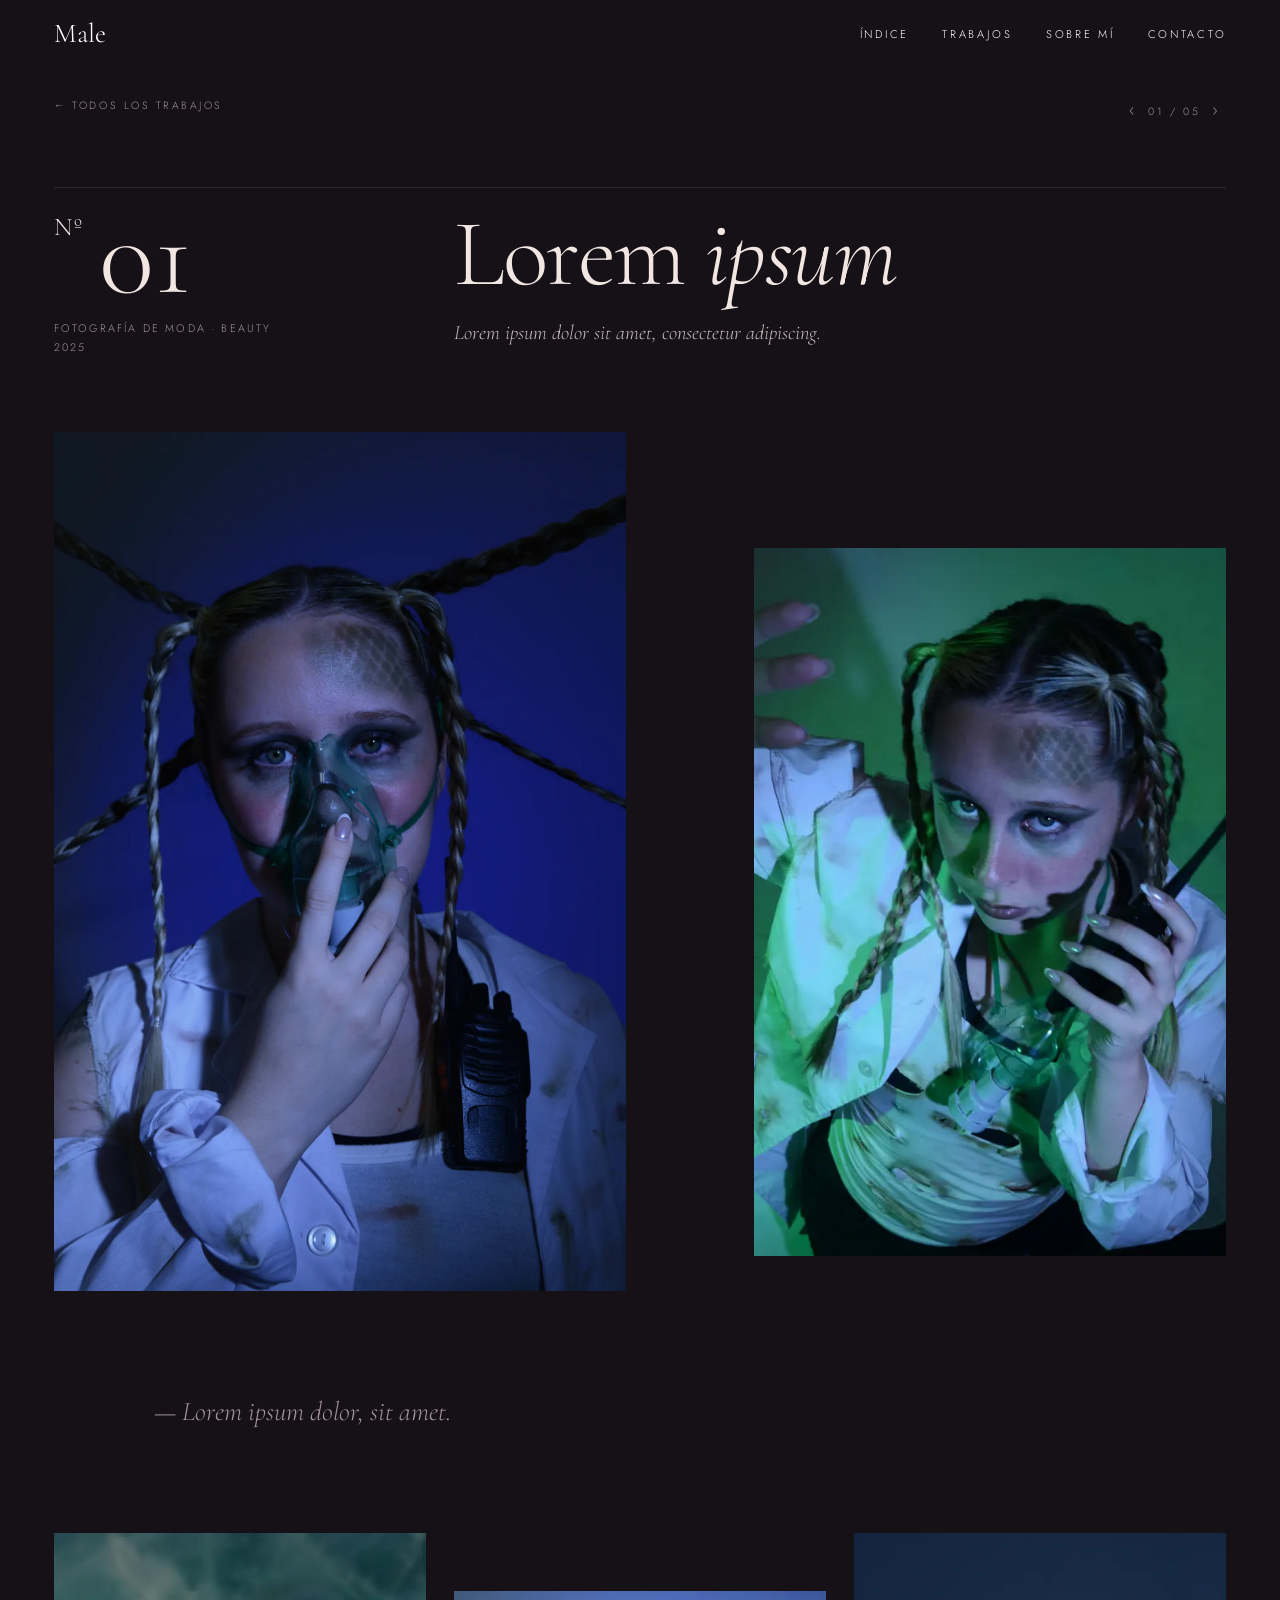
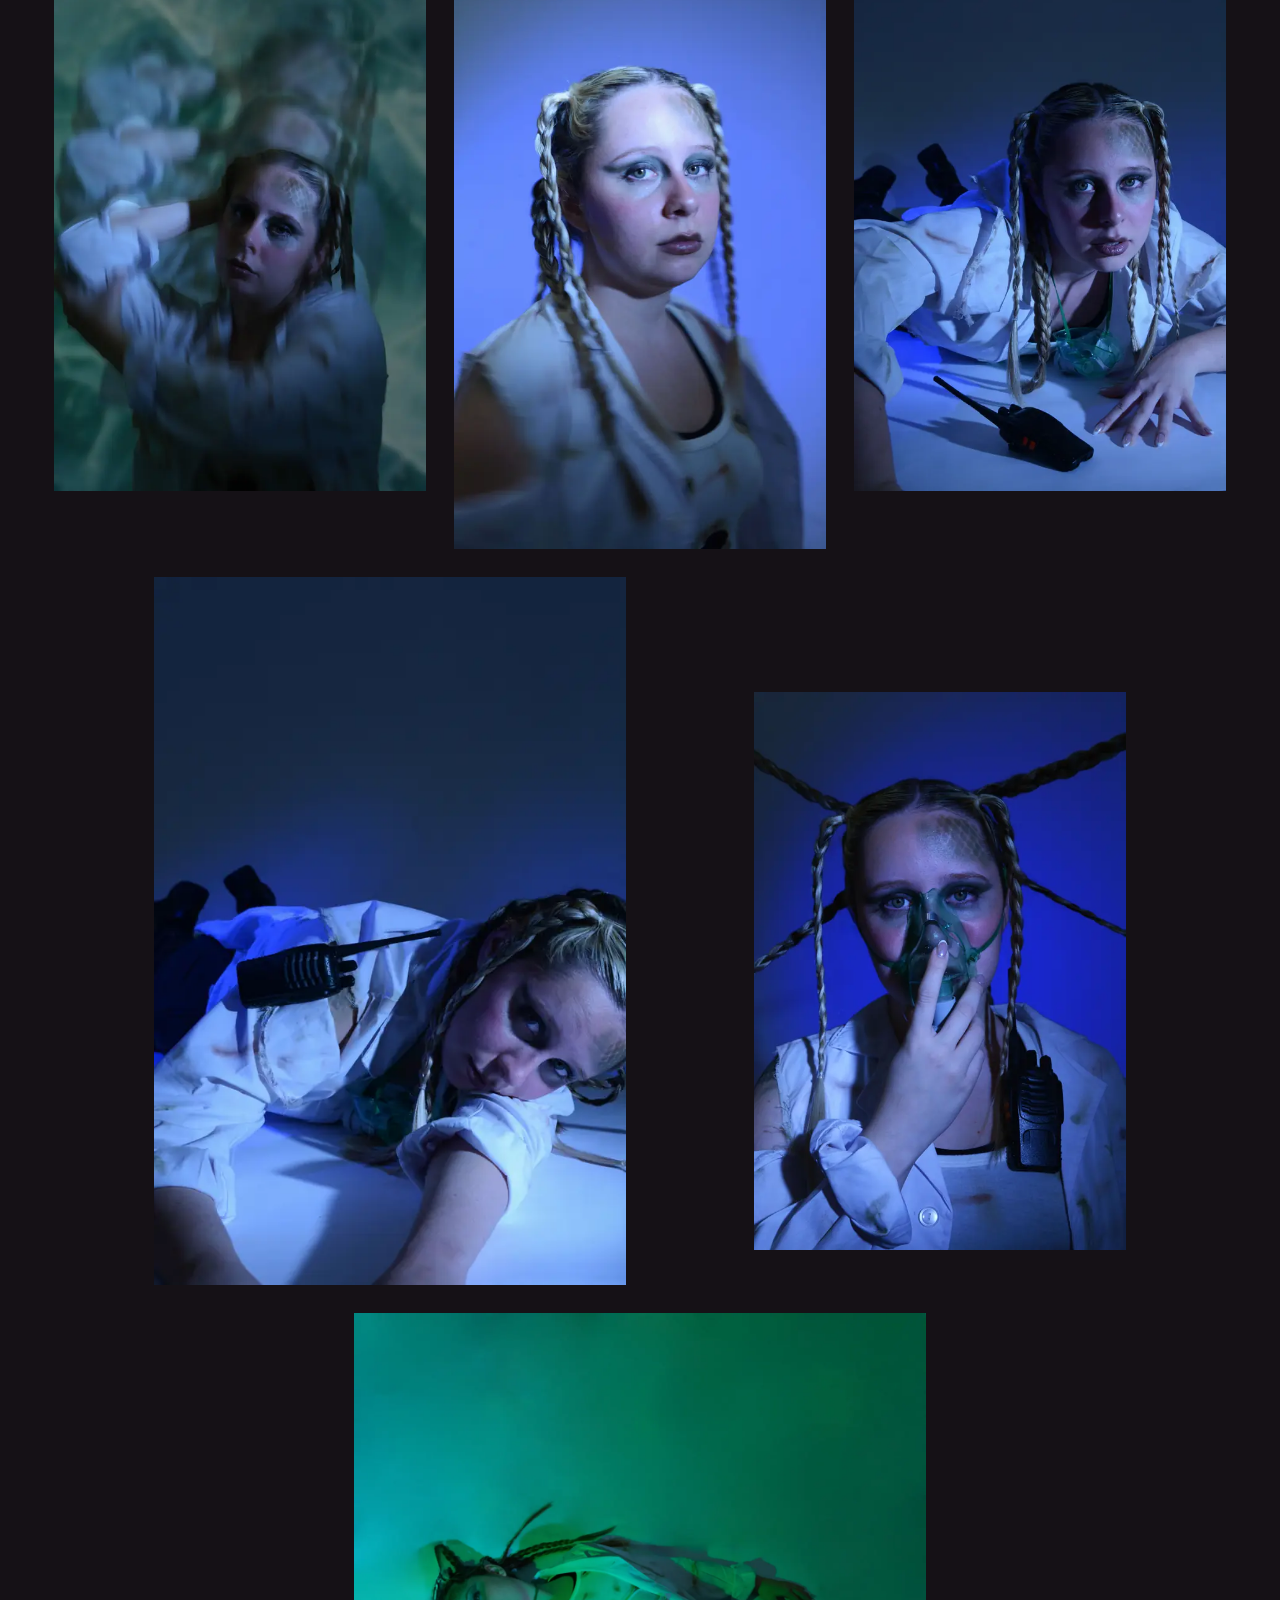
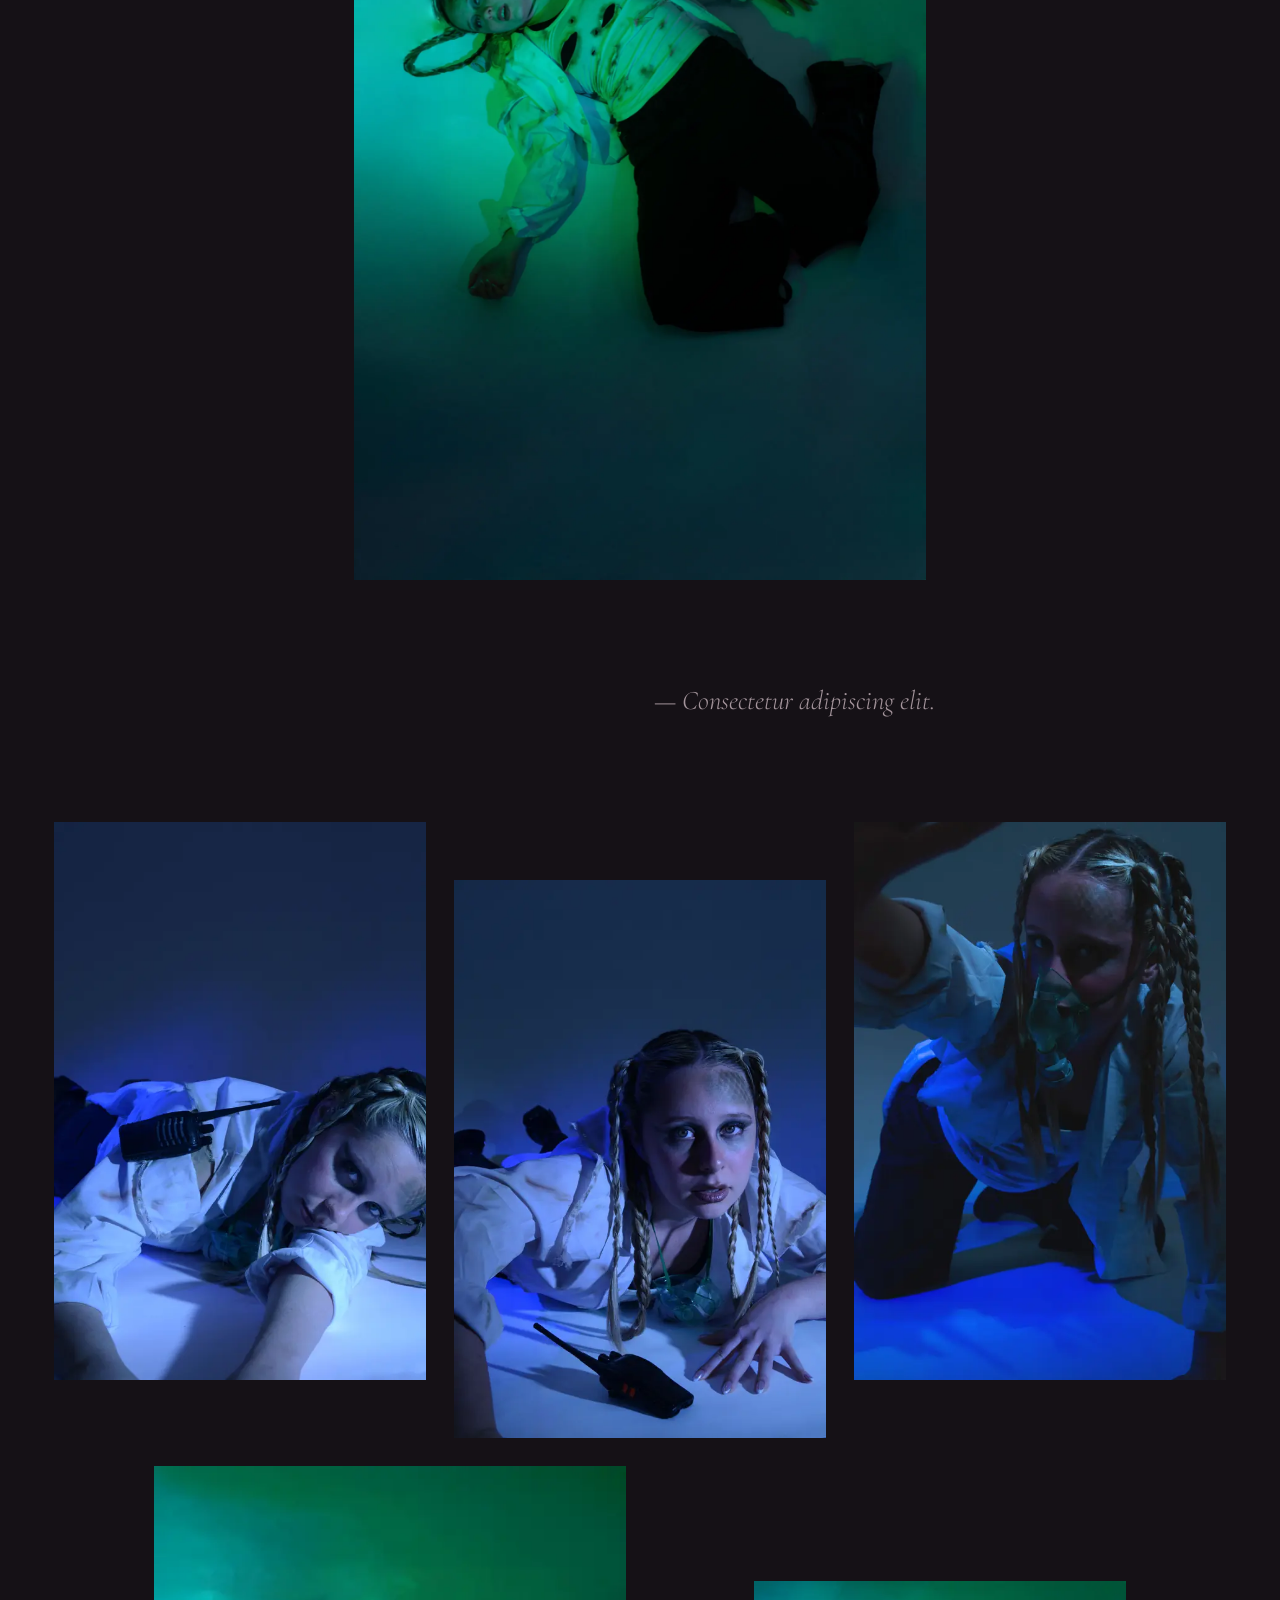
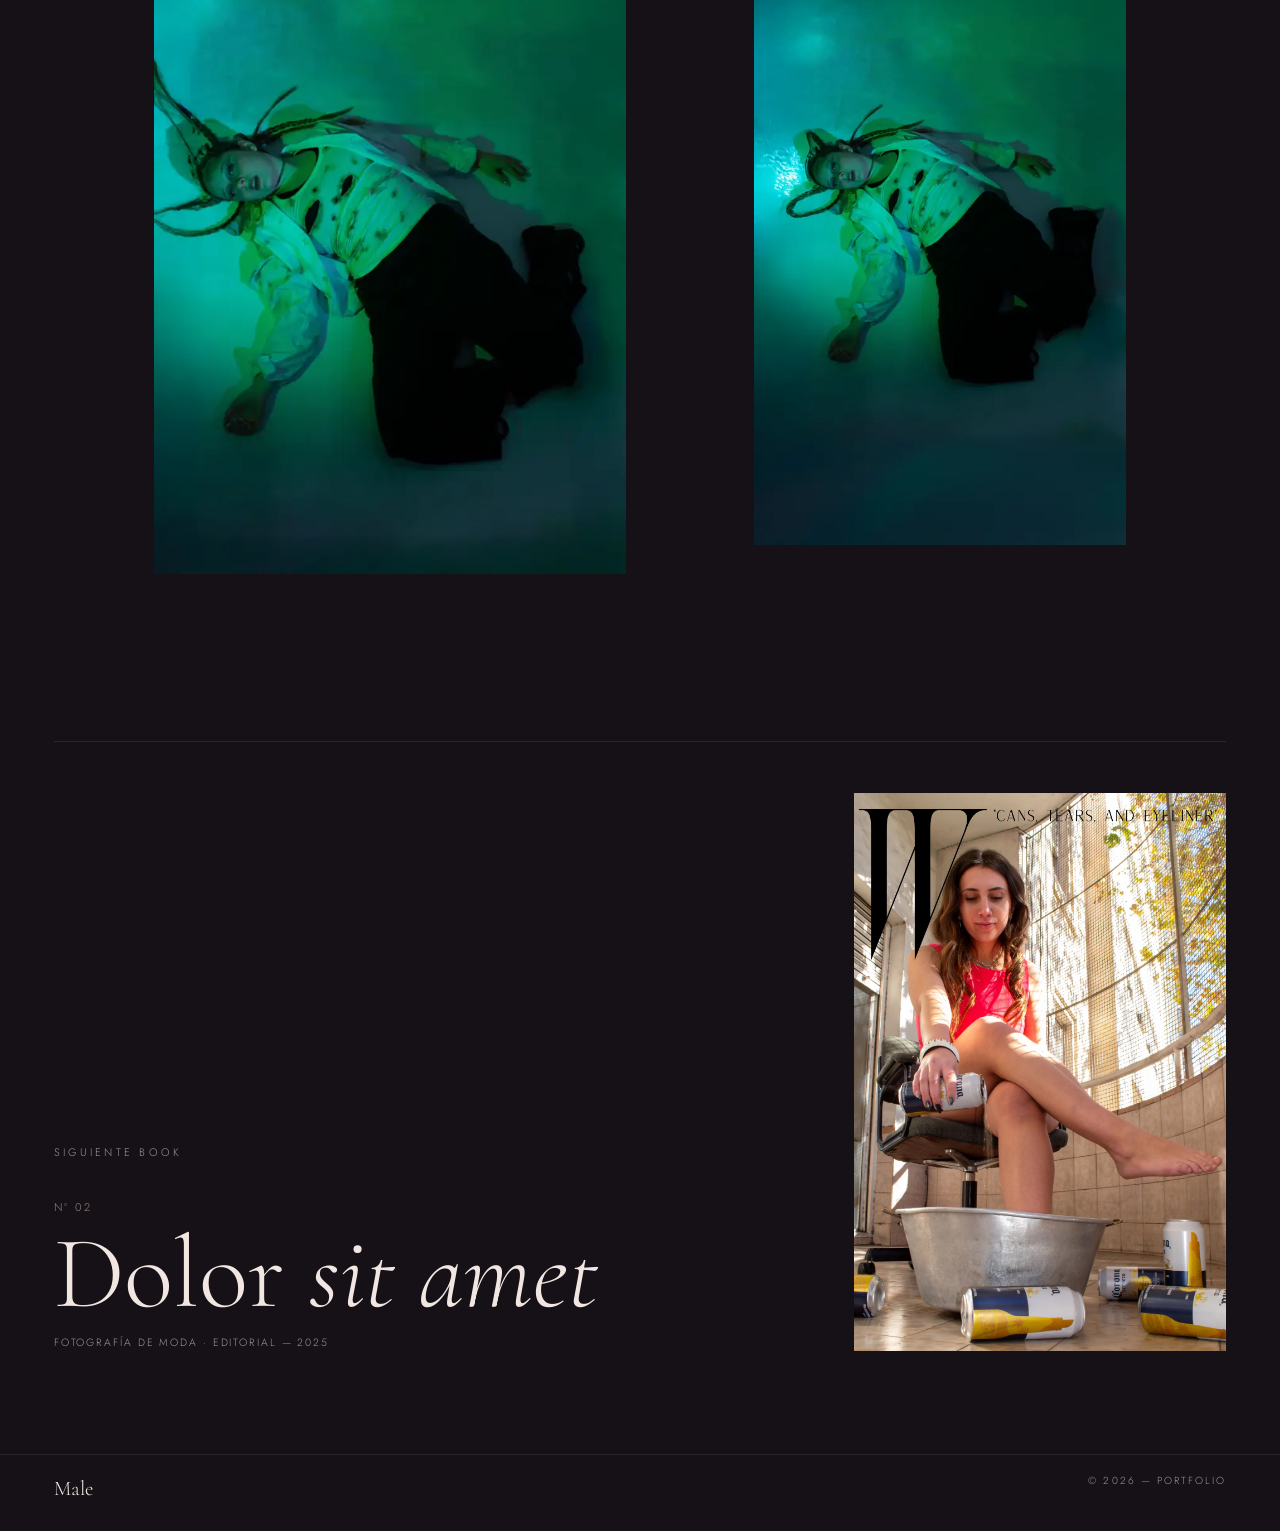
==== commit dbe02387: "Paleta rosa crema, escritos completos con PDF, todo el material del Drive, LinkedIn" ====
--- a/01/index.html
+++ b/01/index.html
@@ -8,8 +8,8 @@
 <meta property="og:title" content="Nº 01 Lorem ipsum — Male">
 <meta property="og:description" content="Fotografía de moda · Beauty, 2025.">
 <meta property="og:image" content="../fotos/alien/04-l.webp">
-<meta name="theme-color" content="#f3f0ea">
-<link rel="icon" href="data:image/svg+xml,%3Csvg xmlns='http://www.w3.org/2000/svg' viewBox='0 0 64 64'%3E%3Crect width='64' height='64' fill='%23151515'/%3E%3Ctext x='50%25' y='58%25' text-anchor='middle' dominant-baseline='middle' font-family='Georgia,serif' font-size='44' fill='%23f3f0ea'%3EM%3C/text%3E%3C/svg%3E">
+<meta name="theme-color" content="#f6ebe7">
+<link rel="icon" href="data:image/svg+xml,%3Csvg xmlns='http://www.w3.org/2000/svg' viewBox='0 0 64 64'%3E%3Crect width='64' height='64' fill='%232b2124'/%3E%3Ctext x='50%25' y='58%25' text-anchor='middle' dominant-baseline='middle' font-family='Georgia,serif' font-size='44' fill='%23f6ebe7'%3EM%3C/text%3E%3C/svg%3E">
 <link rel="preconnect" href="https://fonts.googleapis.com">
 <link rel="preconnect" href="https://fonts.gstatic.com" crossorigin>
 <link href="https://fonts.googleapis.com/css2?family=Cormorant+Garamond:ital,wght@0,300;0,400;1,300;1,400&family=Jost:wght@300;400&display=swap" rel="stylesheet">
@@ -47,6 +47,7 @@
   <div class="row"><figure class="f rv " style="grid-column:4 / span 6" data-g="alien" data-k="07" data-l="../fotos/alien/07-l.webp"><img src="../fotos/alien/07-s.webp" srcset="../fotos/alien/07-s.webp 594w, ../fotos/alien/07-l.webp 1320w" sizes="(max-width: 820px) 100vw, 50vw" width="1320" height="2000" loading="lazy" decoding="async" alt=""></figure></div>
   <div class="row"><p class="micro rv" style="grid-column:7 / span 5">— Consectetur adipiscing elit.</p></div>
   <div class="row"><figure class="f rv " style="grid-column:1 / span 4" data-g="alien" data-k="08" data-l="../fotos/alien/08-l.webp"><img src="../fotos/alien/08-s.webp" srcset="../fotos/alien/08-s.webp 600w, ../fotos/alien/08-l.webp 1333w" sizes="(max-width: 820px) 100vw, 33vw" width="1333" height="2000" loading="lazy" decoding="async" alt=""></figure><figure class="f rv drop-s" style="grid-column:5 / span 4" data-g="alien" data-k="09" data-l="../fotos/alien/09-l.webp"><img src="../fotos/alien/09-s.webp" srcset="../fotos/alien/09-s.webp 600w, ../fotos/alien/09-l.webp 1333w" sizes="(max-width: 820px) 100vw, 33vw" width="1333" height="2000" loading="lazy" decoding="async" alt=""></figure><figure class="f rv " style="grid-column:9 / span 4" data-g="alien" data-k="10" data-l="../fotos/alien/10-l.webp"><img src="../fotos/alien/10-s.webp" srcset="../fotos/alien/10-s.webp 600w, ../fotos/alien/10-l.webp 1333w" sizes="(max-width: 820px) 100vw, 33vw" width="1333" height="2000" loading="lazy" decoding="async" alt=""></figure></div>
+  <div class="row"><figure class="f rv " style="grid-column:2 / span 5" data-g="alien" data-k="12" data-l="../fotos/alien/12-l.webp"><img src="../fotos/alien/12-s.webp" srcset="../fotos/alien/12-s.webp 600w, ../fotos/alien/12-l.webp 1333w" sizes="(max-width: 820px) 100vw, 42vw" width="1333" height="2000" loading="lazy" decoding="async" alt=""></figure><figure class="f rv drop" style="grid-column:8 / span 4" data-g="alien" data-k="13" data-l="../fotos/alien/13-l.webp"><img src="../fotos/alien/13-s.webp" srcset="../fotos/alien/13-s.webp 594w, ../fotos/alien/13-l.webp 1320w" sizes="(max-width: 820px) 100vw, 33vw" width="1320" height="2000" loading="lazy" decoding="async" alt=""></figure></div>
   <a class="next rv" href="../02/index.html">
     <div class="nx-txt"><span class="kicker">Siguiente book</span><span class="nx-no">Nº 02</span>
       <span class="nx-t">Dolor <em>sit amet</em></span><span class="wk-m">Fotografía de moda · Editorial — 2025</span></div>
--- a/assets/style.css
+++ b/assets/style.css
@@ -1,7 +1,14 @@
 /* Male — Portfolio */
 :root{
-  --paper:#f3f0ea;--paper2:#e9e4da;--ink:#151515;--muted:#857e73;--line:#d8d1c4;
-  --night:#0b0e14;--night-ink:#e7e3db;--night-muted:#8b93a3;--night-line:#232a36;
+  /* paleta rosita crema */
+  --paper:#f6ebe7;   /* fondo: rosa crema */
+  --paper2:#eedcd6;  /* tarjetas / escritos: rosa empolvado */
+  --blush:#e8cdc6;   /* acento suave */
+  --rose:#c99a92;    /* rosa viejo (detalles) */
+  --ink:#2b2124;     /* texto: cacao */
+  --muted:#9a8580;   /* texto secundario */
+  --line:#e3cfc9;    /* líneas */
+  --night:#151116;--night-ink:#f2e6e2;--night-muted:#a3949b;--night-line:#2c242c;
   --serif:'Cormorant Garamond',Georgia,'Times New Roman',serif;
   --sans:'Jost','Helvetica Neue',Helvetica,Arial,sans-serif;
   --pad:clamp(20px,4.2vw,72px);--gut:clamp(14px,2.2vw,36px);
@@ -16,7 +23,7 @@
 img{display:block;width:100%;height:auto}
 a{color:inherit;text-decoration:none}
 button{font:inherit;color:inherit;background:none;border:0;cursor:pointer}
-::selection{background:var(--ink);color:var(--paper)}
+::selection{background:var(--blush);color:var(--ink)}
 :focus-visible{outline:1px solid currentColor;outline-offset:4px}
 
 /* progreso + nav */
@@ -48,8 +55,8 @@
 .wk-t{font-family:var(--serif);font-size:clamp(1.6rem,2.8vw,2.6rem);line-height:1;font-weight:300}
 .wk-t em,.ch-title em,.nx-t em,.about h2 em,.contact h2 em{font-style:italic}
 .wk-m{grid-column:2;font-size:.66rem;letter-spacing:.18em;text-transform:uppercase;color:var(--muted);margin-top:6px}
-.wk-go{grid-column:3;grid-row:1;font-size:.64rem;letter-spacing:.22em;text-transform:uppercase;opacity:0;transform:translateX(-8px);transition:opacity .4s,transform .4s var(--ease)}
-.wk:hover .wk-go{opacity:1;transform:none}
+.wk-go{color:var(--rose);grid-column:3;grid-row:1;font-size:.64rem;letter-spacing:.22em;text-transform:uppercase;opacity:0;transform:translateX(-8px);transition:opacity .4s,transform .4s var(--ease)}
+.wk:hover .wk-go{color:var(--rose);opacity:1;transform:none}
 .wk-doc{container-type:inline-size;aspect-ratio:4/5;background:var(--paper2);border:1px solid var(--line);padding:clamp(18px,2.4vw,34px);display:flex;flex-direction:column;justify-content:space-between;font-size:.64rem;letter-spacing:.22em;text-transform:uppercase;transition:transform .8s var(--ease)}
 .wk-doc b{font-family:var(--serif);font-weight:300;text-transform:none;letter-spacing:-.03em;font-size:clamp(2.4rem,4.6vw,5rem);font-size:17cqi;line-height:.85;white-space:nowrap}
 .wk-doc b i{font-style:italic;opacity:.45}
@@ -67,7 +74,7 @@
 .ix-t em{font-style:italic}
 .ix-c{font-size:.72rem;letter-spacing:.16em;text-transform:uppercase;color:var(--muted)}
 .index li a:hover{padding-left:18px}
-.index ol:hover li a{color:#b9b2a6}.index ol li a:hover{color:var(--ink)}
+.index ol:hover li a{color:#cbb3ad}.index ol li a:hover{color:var(--ink)}
 .ix-prev{position:fixed;left:0;top:0;width:clamp(170px,15vw,240px);pointer-events:none;z-index:90;opacity:0;transform:translate(-50%,-50%) scale(.92);transition:opacity .35s,transform .35s var(--ease)}
 .ix-prev.on{opacity:1;transform:translate(-50%,-50%) scale(1)}
 
@@ -95,13 +102,13 @@
 .look{font-size:.66rem;letter-spacing:.3em;text-transform:uppercase;color:var(--muted);border-top:1px solid var(--line);padding-top:12px;margin-top:clamp(40px,7vw,110px)}
 
 /* hoja de contactos */
-.cs{margin-top:clamp(70px,10vw,150px);background:#1a1a1a;color:#d9d4ca;padding:clamp(16px,2.4vw,32px)}
-.cs-head{display:flex;justify-content:space-between;font-size:.66rem;letter-spacing:.3em;text-transform:uppercase;margin-bottom:18px;color:#9c968b}
+.cs{margin-top:clamp(70px,10vw,150px);background:var(--ink);color:#eadbd6;padding:clamp(16px,2.4vw,32px)}
+.cs-head{display:flex;justify-content:space-between;font-size:.66rem;letter-spacing:.3em;text-transform:uppercase;margin-bottom:18px;color:#b49f9a}
 .cs-grid{display:grid;grid-template-columns:repeat(auto-fill,minmax(112px,1fr));gap:12px 8px}
 .cs-i{display:flex;flex-direction:column;gap:5px;cursor:zoom-in}
 .cs-i img{aspect-ratio:2/3;object-fit:cover;opacity:.82;transition:opacity .3s,transform .3s}
 .cs-i:hover img{opacity:1;transform:translateY(-2px)}
-.cs-i span{font-size:.6rem;letter-spacing:.18em;color:#8d877c;font-variant-numeric:tabular-nums;text-align:left}
+.cs-i span{font-size:.6rem;letter-spacing:.18em;color:#a8938e;font-variant-numeric:tabular-nums;text-align:left}
 .cs-i span::before{content:'NPH '}
 
 /* escritos */
@@ -112,6 +119,31 @@
 .txt-body p{font-family:var(--serif);font-size:clamp(1.2rem,1.8vw,1.6rem);line-height:1.38;margin-bottom:1em}
 .txt-body p+p{text-indent:2em}
 .txt .facts{grid-column:5 / span 6;margin-top:0}
+
+/* lector de escritos */
+.reader{margin-top:clamp(20px,4vw,60px);border-top:1px solid var(--line);padding-top:18px}
+.reader-bar{display:flex;justify-content:space-between;align-items:baseline;gap:20px;flex-wrap:wrap}
+.reader-bar .kicker{margin:0}
+.reader-acts{display:flex;gap:26px}
+.reader-acts a{font-size:.68rem;letter-spacing:.22em;text-transform:uppercase;border-bottom:1px solid var(--ink);padding-bottom:3px}
+.reader-acts a:hover{color:var(--rose);border-color:var(--rose)}
+.reader-doc{margin-top:26px;background:var(--paper);border:1px solid var(--line)}
+.reader-doc summary{list-style:none;cursor:pointer;display:flex;justify-content:space-between;align-items:center;padding:clamp(18px,2.4vw,30px);font-family:var(--serif);font-size:clamp(1.5rem,2.6vw,2.4rem);font-style:italic}
+.reader-doc summary::-webkit-details-marker{display:none}
+.reader-doc summary i{font-style:normal;font-family:var(--sans);font-weight:300;font-size:1.6rem;transition:transform .4s var(--ease)}
+.reader-doc[open] summary i{transform:rotate(45deg)}
+.reader-doc summary:hover{color:var(--rose)}
+.doc-body{max-width:68ch;margin:0 auto;padding:10px clamp(18px,4vw,40px) clamp(40px,6vw,80px);font-family:var(--serif);font-size:1.18rem;line-height:1.6;color:#3a2e31}
+.doc-body h3{font-family:var(--serif);font-weight:400;font-size:clamp(1.7rem,2.6vw,2.3rem);line-height:1.1;margin:2.2em 0 .7em}
+.doc-body h4{font-family:var(--sans);font-weight:400;font-size:.72rem;letter-spacing:.22em;text-transform:uppercase;color:var(--muted);margin:2em 0 .8em}
+.doc-body p{margin-bottom:1em}
+.doc-body img{max-width:100%;width:auto;margin:1.4em auto;border:1px solid var(--line);background:#fff}
+.doc-body blockquote{border-left:2px solid var(--blush);padding-left:1em;margin:1em 0;color:var(--muted)}
+.doc-body ul,.doc-body ol{padding-left:1.4em;margin-bottom:1em}
+.doc-body table{width:100%;border-collapse:collapse;font-family:var(--sans);font-size:.8rem;line-height:1.4;margin:1.4em 0;display:block;overflow-x:auto}
+.doc-body th,.doc-body td{border:1px solid var(--line);padding:8px 10px;vertical-align:top;text-align:left}
+.doc-body th{background:var(--paper2);font-weight:400}
+.doc-body a{color:var(--rose);border-bottom:1px solid var(--blush);word-break:break-word}
 
 /* siguiente book */
 .next{display:grid;grid-template-columns:repeat(12,minmax(0,1fr));column-gap:var(--gut);align-items:end;margin-top:clamp(90px,13vw,200px);padding:clamp(28px,4vw,56px) 0 clamp(60px,8vw,120px);border-top:1px solid var(--line)}
@@ -133,26 +165,26 @@
 .about{padding:clamp(80px,12vw,180px) var(--pad);display:grid;grid-template-columns:repeat(12,minmax(0,1fr));column-gap:var(--gut);row-gap:40px;align-items:end;border-top:1px solid var(--line)}
 .about .f{grid-column:1 / span 4}
 .about-txt{grid-column:6 / span 6}
-.about h2{font-family:var(--serif);font-weight:300;font-size:clamp(2.4rem,5.6vw,5.4rem);line-height:.95;margin-bottom:28px}
-.about p{font-size:1.02rem;max-width:46ch;color:#3b3833;margin-bottom:14px}
+.about h2{font-family:var(--serif);font-weight:300;font-size:clamp(2rem,3.7vw,3.7rem);line-height:1.02;margin-bottom:28px;max-width:20ch}
+.about p{font-size:1.02rem;max-width:46ch;color:#4d3f42;margin-bottom:14px}
 .facts{margin-top:36px;border-top:1px solid var(--line);display:grid;grid-template-columns:110px 1fr;font-size:.82rem}
 .facts dt,.facts dd{padding:12px 0;border-bottom:1px solid var(--line)}
 .facts dt{font-size:.64rem;letter-spacing:.22em;text-transform:uppercase;color:var(--muted);padding-top:15px}
 
 /* contacto */
 .contact{padding:clamp(80px,12vw,180px) var(--pad) 40px;background:var(--ink);color:var(--paper);text-align:center}
-.contact .kicker{color:#8f897e}
+.contact .kicker{color:var(--rose)}
 .contact h2{font-family:var(--serif);font-weight:300;font-size:clamp(3rem,10vw,9.5rem);line-height:.9;letter-spacing:-.02em}
-.contact .mail{display:inline-block;margin-top:40px;font-family:var(--serif);font-style:italic;font-size:clamp(1.4rem,3vw,2.4rem);border-bottom:1px solid #555;padding-bottom:4px;transition:border-color .3s}
+.contact .mail{display:inline-block;margin-top:40px;font-family:var(--serif);font-style:italic;font-size:clamp(1.4rem,3vw,2.4rem);border-bottom:1px solid #6b5a5e;padding-bottom:4px;transition:border-color .3s}
 .contact .mail:hover{border-color:var(--paper)}
 .socials{display:flex;justify-content:center;gap:34px;list-style:none;margin-top:44px}
-.socials a{font-size:.68rem;letter-spacing:.24em;text-transform:uppercase;color:#a29c90}
+.socials a{font-size:.68rem;letter-spacing:.24em;text-transform:uppercase;color:#b9a29d}
 .socials a:hover{color:var(--paper)}
-.foot{margin-top:clamp(80px,12vw,180px);display:flex;justify-content:space-between;align-items:end;gap:20px;border-top:1px solid #2c2c2c;padding-top:18px;font-size:.64rem;letter-spacing:.2em;text-transform:uppercase;color:#7d776d;text-align:left}
+.foot{margin-top:clamp(80px,12vw,180px);display:flex;justify-content:space-between;align-items:end;gap:20px;border-top:1px solid #4a3c40;padding-top:18px;font-size:.64rem;letter-spacing:.2em;text-transform:uppercase;color:#9a8580;text-align:left}
 .foot b{font-family:var(--serif);font-weight:300;font-size:clamp(4rem,14vw,13rem);line-height:.75;letter-spacing:-.04em;color:var(--paper);text-transform:none}
 
 /* lightbox */
-.lb{position:fixed;inset:0;z-index:200;background:rgba(10,10,10,.97);color:#e9e5dd;display:grid;grid-template-rows:auto 1fr;opacity:0;visibility:hidden;transition:opacity .35s,visibility .35s}
+.lb{position:fixed;inset:0;z-index:200;background:rgba(27,21,23,.97);color:#f2e6e2;display:grid;grid-template-rows:auto 1fr;opacity:0;visibility:hidden;transition:opacity .35s,visibility .35s}
 .lb.on{opacity:1;visibility:visible}
 .lb-bar{display:flex;justify-content:space-between;align-items:center;padding:16px var(--pad);font-size:.66rem;letter-spacing:.24em;text-transform:uppercase;color:#9a9489}
 .lb-stage{position:relative;display:flex;align-items:center;justify-content:center;min-height:0;padding:0 clamp(8px,5vw,90px) 24px}
@@ -185,7 +217,7 @@
   .works{margin:0 20px}
   .wk-grid{grid-template-columns:1fr;row-gap:60px}
   .wk{grid-column:1 !important;margin-top:0 !important}
-  .wk-go{opacity:1;transform:none}
+  .wk-go{color:var(--rose);opacity:1;transform:none}
   .ch-head{grid-template-columns:1fr}
   .ch-no,.ch-meta,.ch-title,.ch-line{grid-column:1 !important;grid-row:auto !important}
   .ch-meta{flex-direction:row;gap:14px}
